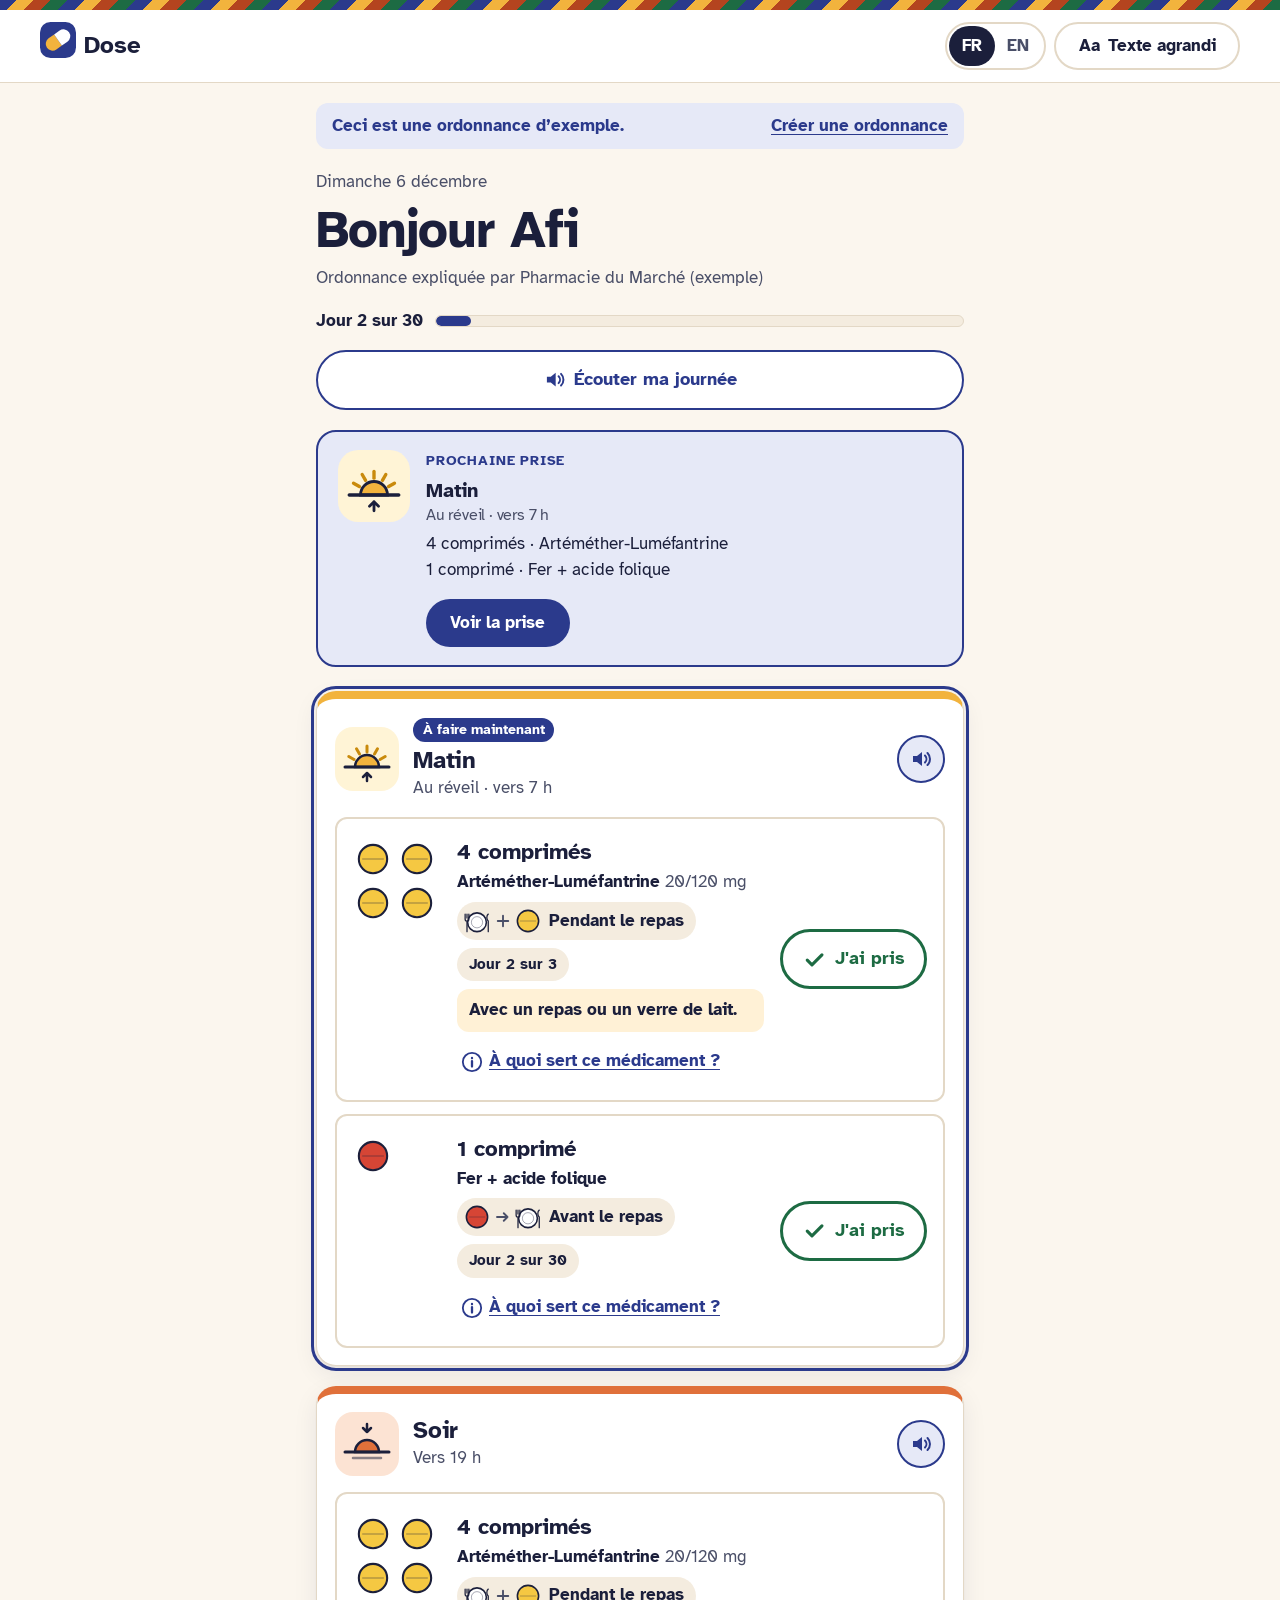
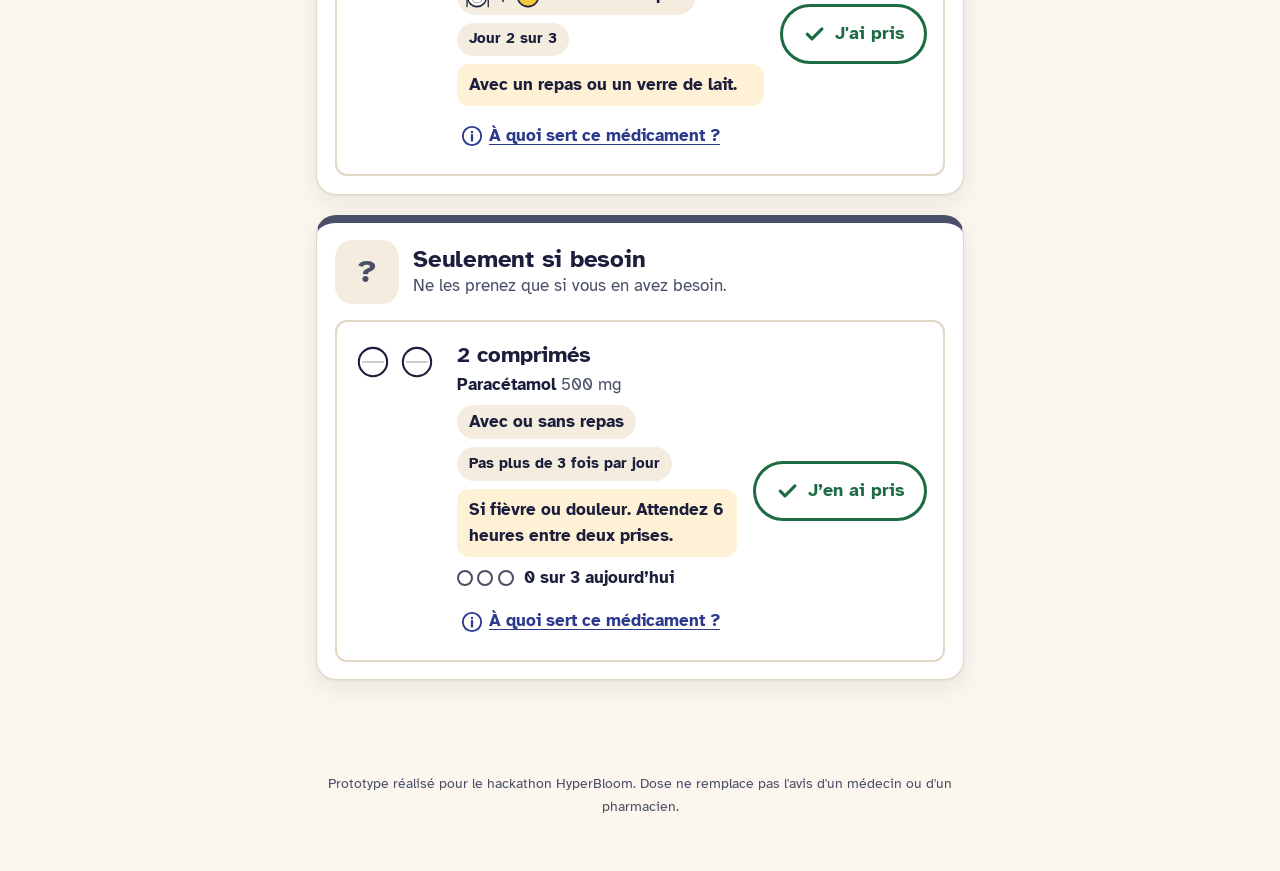
==== patient.html @ db3fd46d "Ajoute la vue patient et les fiches médicament - Écran du jour : prises par moment, quantité dessiné" ====
<!doctype html>
<html lang="fr">
<head>
  <meta charset="utf-8">
  <meta name="viewport" content="width=device-width, initial-scale=1">
  <meta name="theme-color" content="#FBF6EE">
  <title>Dose · Mon traitement</title>
  <meta name="description" content="Votre ordonnance expliquée : quoi prendre, quand, et combien.">
  <link rel="icon" href="assets/img/favicon.svg" type="image/svg+xml">
  <link rel="preconnect" href="https://fonts.googleapis.com">
  <link rel="preconnect" href="https://fonts.gstatic.com" crossorigin>
  <link href="https://fonts.googleapis.com/css2?family=Atkinson+Hyperlegible:ital,wght@0,400;0,700;1,400&display=swap" rel="stylesheet">
  <link rel="stylesheet" href="assets/css/dose.css">
</head>
<body class="patient">
  <a class="skip-link" href="#main" data-i18n="a11y.skip">Aller au contenu</a>
  <div class="kente" aria-hidden="true"></div>
  <header class="site-header">
    <a class="brand" href="index.html" data-i18n-attr="aria-label:a11y.home"><span data-logo></span><span>Dose</span></a>
    <div class="header-tools" role="group" data-i18n-attr="aria-label:a11y.prefs">
      <div class="segmented" role="group" data-i18n-attr="aria-label:a11y.lang">
        <button type="button" data-set-lang="fr" aria-pressed="true" lang="fr" aria-label="Français">FR</button>
        <button type="button" data-set-lang="en" aria-pressed="false" lang="en" aria-label="English">EN</button>
      </div>
      <button type="button" class="btn btn-ghost" data-action="bigtext" aria-pressed="false">
        <span aria-hidden="true">Aa</span> <span class="hide-sm" data-i18n="a11y.bigtext">Texte agrandi</span>
      </button>
    </div>
  </header>

  <main id="main" tabindex="-1">
    <div id="app"></div>
  </main>

  <footer class="patient-footer"><p data-i18n="disclaimer"></p></footer>

  <dialog id="fiche" class="sheet" aria-labelledby="fiche-title"></dialog>
  <div class="sr-only" aria-live="polite" id="live"></div>

  <script src="assets/js/core.js"></script>
  <script src="assets/js/catalog.js"></script>
  <script src="assets/js/patient.js"></script>
</body>
</html>
---- assets/css/dose.css ----
/* =========================================================
   Dose — design system
   Atkinson Hyperlegible · contrastes WCAG AA minimum
   ========================================================= */

:root {
  /* Surfaces */
  --bg: #FBF6EE;          /* crème, moins éblouissant que le blanc pur */
  --surface: #FFFFFF;
  --surface-2: #F4ECDF;
  --line: #E3D8C6;

  /* Texte */
  --ink: #1B1F3B;         /* 15.6:1 sur --bg */
  --ink-2: #4A4F68;       /* 7.3:1 sur --bg */

  /* Marque et états */
  --primary: #2B3A8C;     /* indigo, 10:1 sur blanc */
  --primary-hover: #222E70;
  --primary-soft: #E6E9F7;
  --accent: #B4441F;      /* terre cuite, 5.5:1 sur blanc */
  --success: #1D6B43;     /* 6.5:1 sur blanc */
  --success-soft: #E2F2E8;
  --warn: #7A4300;
  --warn-soft: #FFF1D6;
  --danger: #A12622;
  --danger-soft: #FCE6E4;

  /* Moments de la journée (décor uniquement, jamais porteurs de texte) */
  --morning: #F2B33D;
  --noon: #F5C842;
  --evening: #E0703A;
  --night: #2E3A7A;

  /* Forme */
  --radius: 20px;
  --radius-sm: 12px;
  --radius-pill: 999px;
  --shadow: 0 1px 2px rgba(27, 31, 59, .06), 0 8px 24px rgba(27, 31, 59, .08);
  --tap: 48px;            /* cible tactile minimale */

  --font: "Atkinson Hyperlegible", system-ui, -apple-system, "Segoe UI", Roboto, sans-serif;
  --hand: "Caveat", "Comic Sans MS", cursive;

  --kente: repeating-linear-gradient(135deg,
    var(--primary) 0 12px, var(--morning) 12px 24px,
    var(--accent) 24px 36px, var(--success) 36px 48px);
}

html.big-text { font-size: 125%; }

*, *::before, *::after { box-sizing: border-box; }

body {
  margin: 0;
  font-family: var(--font);
  font-size: 1.0625rem;
  line-height: 1.55;
  color: var(--ink);
  background: var(--bg);
  -webkit-font-smoothing: antialiased;
}

h1, h2, h3, h4 { line-height: 1.2; margin: 0 0 .5em; }
h1 { font-size: clamp(2rem, 5vw, 3.25rem); letter-spacing: -.02em; }
h2 { font-size: clamp(1.5rem, 3.2vw, 2rem); letter-spacing: -.01em; }
h3 { font-size: 1.25rem; }
p { margin: 0 0 1em; }
a { color: var(--primary); text-underline-offset: .2em; }
img, svg { max-width: 100%; }

:focus-visible {
  outline: 3px solid var(--ink);
  outline-offset: 3px;
  box-shadow: 0 0 0 7px var(--morning);
  border-radius: 6px;
}

.sr-only {
  position: absolute !important; width: 1px; height: 1px; padding: 0; margin: -1px;
  overflow: hidden; clip: rect(0 0 0 0); white-space: nowrap; border: 0;
}

.skip-link {
  position: absolute; left: 1rem; top: -4rem; z-index: 100;
  background: var(--ink); color: #fff; padding: .75rem 1rem; border-radius: var(--radius-sm);
}
.skip-link:focus { top: 1rem; }

.kente { height: 10px; background: var(--kente); }

/* ---------- En-tête ---------- */
.site-header {
  display: flex; align-items: center; justify-content: space-between; gap: 1rem;
  padding: .75rem clamp(1rem, 4vw, 2.5rem);
  background: var(--surface); border-bottom: 1px solid var(--line);
}
.brand {
  display: inline-flex; align-items: center; gap: .5rem;
  font-weight: 700; font-size: 1.5rem; color: var(--ink); text-decoration: none;
}
.brand svg { width: 36px; height: 36px; }
.header-tools { display: flex; align-items: center; gap: .5rem; flex-wrap: wrap; }

/* ---------- Boutons ---------- */
.btn {
  display: inline-flex; align-items: center; justify-content: center; gap: .5rem;
  min-height: var(--tap); padding: .7rem 1.4rem;
  font: inherit; font-weight: 700; line-height: 1.2; text-decoration: none;
  border-radius: var(--radius-pill); border: 2px solid transparent;
  cursor: pointer; transition: background-color .15s, transform .1s;
}
.btn:active { transform: translateY(1px); }
.btn[disabled] { opacity: .55; cursor: not-allowed; }
.btn-primary { background: var(--primary); color: #fff; }
.btn-primary:hover { background: var(--primary-hover); }
.btn-secondary { background: var(--surface); color: var(--primary); border-color: var(--primary); }
.btn-secondary:hover { background: var(--primary-soft); }
.btn-ghost { background: transparent; color: var(--ink); border-color: var(--line); }
.btn-ghost:hover { background: var(--surface-2); }
.btn-ghost[aria-pressed="true"] { background: var(--ink); color: #fff; border-color: var(--ink); }
.btn-lg { min-height: 60px; font-size: 1.125rem; padding: .9rem 1.6rem; }

/* Bouton « J'ai pris » */
.take {
  min-height: 60px; min-width: 9rem; padding: .7rem 1.2rem;
  font: inherit; font-weight: 700; font-size: 1.125rem;
  border-radius: var(--radius-pill); cursor: pointer;
  color: var(--success); background: var(--surface); border: 3px solid var(--success);
  display: inline-flex; align-items: center; justify-content: center; gap: .5rem;
}
.take:hover { background: var(--success-soft); }
.take[aria-pressed="true"] { background: var(--success); color: #fff; }
.take .check { width: 1.4em; height: 1.4em; }

/* Bouton écouter */
.listen {
  width: var(--tap); height: var(--tap); flex: none;
  display: inline-grid; place-items: center;
  border-radius: 50%; border: 2px solid var(--primary);
  background: var(--primary-soft); color: var(--primary); cursor: pointer;
}
.listen svg { width: 24px; height: 24px; }
.listen[aria-pressed="true"] { background: var(--primary); color: #fff; }

/* Segmenté FR / EN */
.segmented { display: inline-flex; border: 2px solid var(--line); border-radius: var(--radius-pill); padding: 2px; }
.segmented button {
  min-height: 40px; min-width: 44px; padding: 0 .8rem; font: inherit; font-weight: 700;
  border: 0; background: transparent; color: var(--ink-2); border-radius: var(--radius-pill); cursor: pointer;
}
.segmented button[aria-pressed="true"] { background: var(--ink); color: #fff; }

/* ---------- Cartes ---------- */
.card {
  background: var(--surface); border: 1px solid var(--line);
  border-radius: var(--radius); box-shadow: var(--shadow); padding: 1.25rem;
}

/* ---------- Pictogrammes ---------- */
.pill { display: block; flex: none; }
.pill-row { display: flex; flex-wrap: wrap; align-items: center; gap: .15rem; }
.pill-count {
  font-weight: 700; font-size: 1.25rem; margin-left: .35rem;
  background: var(--surface-2); border-radius: var(--radius-pill); padding: .1rem .6rem;
}

.moment-icon { display: block; flex: none; }

.meal-seq {
  display: inline-flex; align-items: center; gap: .35rem;
  background: var(--surface-2); border-radius: var(--radius-pill);
  padding: .25rem .75rem .25rem .35rem; font-weight: 700; color: var(--ink);
}
.meal-seq.no-seq { padding-left: .75rem; }
.meal-seq { max-width: 100%; }
.meal-seq .seq { display: inline-flex; align-items: center; gap: .1rem; }
.meal-seq svg { width: 30px; height: 30px; flex: none; }
.meal-seq .seq { flex: none; }
.meal-seq .arrow { width: 18px !important; height: 18px !important; color: var(--ink-2); }

/* Carte de prise (aperçu des composants) */
.dose {
  display: grid; grid-template-columns: auto 1fr auto; align-items: center; gap: 1rem;
  padding: 1rem; border-radius: var(--radius-sm); background: var(--surface);
  border: 2px solid var(--line);
}
.dose.is-taken { border-color: var(--success); background: var(--success-soft); }
.dose-qty { font-size: 1.375rem; font-weight: 700; margin: 0; }
.dose-name { margin: 0 0 .4rem; color: var(--ink-2); }
.dose-name strong { color: var(--ink); }
@media (max-width: 560px) {
  .dose { grid-template-columns: auto 1fr; gap: .75rem; }
  .dose > .take, .dose > .prn-actions { grid-column: 1 / -1; }
  .take { width: 100%; }
  .dose-visual { width: 72px; }
  .dose-visual .pill { width: 33px; height: 33px; }
}

.moment-head { display: flex; align-items: center; gap: .9rem; margin-bottom: 1rem; }
.moment-head h3 { margin: 0; font-size: 1.5rem; }
.moment-head p { margin: 0; color: var(--ink-2); }
.moment-head .listen { margin-left: auto; }

/* ---------- Mouvement ---------- */
@media (prefers-reduced-motion: reduce) {
  *, *::before, *::after { animation: none !important; transition: none !important; scroll-behavior: auto !important; }
}

/* =========================================================
   Guide de style
   ========================================================= */
.sg main { max-width: 1100px; margin: 0 auto; padding: 2rem clamp(1rem, 4vw, 2.5rem) 4rem; }
.sg section { margin-top: 3rem; }
.sg .lead { font-size: 1.2rem; color: var(--ink-2); max-width: 60ch; }
.sg .section-intro { color: var(--ink-2); max-width: 65ch; }
.sg-grid { display: grid; gap: 1rem; grid-template-columns: repeat(auto-fill, minmax(170px, 1fr)); }
.swatch { border-radius: var(--radius-sm); overflow: hidden; border: 1px solid var(--line); background: var(--surface); }
.swatch-color { height: 84px; display: flex; align-items: flex-end; padding: .5rem .75rem; font-weight: 700; }
.swatch-meta { padding: .6rem .75rem; font-size: .9rem; }
.swatch-meta code { font-size: .85rem; }
.badge-aa { display: inline-block; font-size: .75rem; font-weight: 700; padding: .05rem .45rem; border-radius: 6px; background: var(--success-soft); color: var(--success); }
.badge-deco { background: var(--surface-2); color: var(--ink-2); }
.type-specimen p { margin: .25rem 0 1rem; }
.type-specimen .label { font-size: .85rem; color: var(--ink-2); text-transform: uppercase; letter-spacing: .06em; font-weight: 700; }
.tile {
  background: var(--surface); border: 1px solid var(--line); border-radius: var(--radius-sm);
  padding: 1rem; display: flex; flex-direction: column; align-items: center; gap: .5rem; text-align: center;
}
.tile small { color: var(--ink-2); }
.row { display: flex; flex-wrap: wrap; gap: 1rem; align-items: center; }
.stack { display: grid; gap: 1rem; }
.do-dont { display: grid; gap: 1rem; grid-template-columns: repeat(auto-fit, minmax(260px, 1fr)); }
.do-dont .tile { align-items: flex-start; text-align: left; }
.tag-do { color: var(--success); font-weight: 700; }
.tag-dont { color: var(--danger); font-weight: 700; }
.sg footer { text-align: center; color: var(--ink-2); padding: 2rem 1rem; border-top: 1px solid var(--line); }

/* =========================================================
   Vue patient
   ========================================================= */
.patient main { max-width: 680px; margin: 0 auto; padding: 1.25rem 1rem 3rem; }
.patient main:focus { outline: none; }
.hide-sm { }
@media (max-width: 480px) { .hide-sm { display: none; } }

.icon-btn {
  width: var(--tap); height: var(--tap); flex: none; display: inline-grid; place-items: center;
  border-radius: 50%; border: 2px solid var(--line); background: var(--surface); color: var(--ink); cursor: pointer;
}
.icon-btn svg { width: 22px; height: 22px; }
.icon-btn:hover { background: var(--surface-2); }
.btn svg { width: 1.3em; height: 1.3em; flex: none; }

.demo-banner {
  display: flex; flex-wrap: wrap; gap: .25rem .75rem; align-items: center; justify-content: space-between;
  background: var(--primary-soft); color: var(--primary); border-radius: var(--radius-sm);
  padding: .6rem 1rem; font-weight: 700; margin-bottom: 1.25rem;
}

/* Bonjour */
.hello { margin-bottom: 1.25rem; }
.hello-date { color: var(--ink-2); margin: 0 0 .25rem; }
.hello-date::first-letter { text-transform: uppercase; }
.hello h1 { margin-bottom: .25rem; }
.hello-from { color: var(--ink-2); margin-bottom: 1rem; }
.day-progress { display: flex; align-items: center; gap: .75rem; margin-bottom: 1rem; font-weight: 700; }
.day-label { white-space: nowrap; }
.day-bar { flex: 1; height: 12px; background: var(--surface-2); border-radius: var(--radius-pill); overflow: hidden; border: 1px solid var(--line); }
.day-bar span { display: block; height: 100%; background: var(--primary); border-radius: var(--radius-pill); }
.hello-actions { display: flex; flex-wrap: wrap; gap: .75rem; }
.hello-actions .btn { flex: 1 1 240px; }

/* Statut du moment */
.status-stack { display: grid; gap: .75rem; margin-bottom: 1.5rem; }
.status {
  display: flex; gap: 1rem; align-items: flex-start;
  border-radius: var(--radius); padding: 1.1rem 1.25rem; border: 2px solid var(--line); background: var(--surface);
}
.status p { margin: 0 0 .5rem; }
.status p:last-child { margin-bottom: 0; }
.status-title { font-size: 1.25rem; font-weight: 700; margin: 0 0 .35rem; }
.status-kicker { font-weight: 700; color: var(--primary); text-transform: uppercase; letter-spacing: .06em; font-size: .85rem; }
.status-hint { display: block; font-size: 1rem; font-weight: 400; color: var(--ink-2); margin-top: .2rem; }
.status-next { border-color: var(--primary); background: var(--primary-soft); }
.status-next .btn { margin-top: .5rem; }
.status-warn { border-color: #C98A0C; background: var(--warn-soft); color: var(--warn); }
.status-warn .status-title { color: var(--ink); }
.status-done { border-color: var(--success); background: var(--success-soft); }
.status-done .status-title { color: var(--success); }
.status-done::before {
  content: ""; flex: none; width: 44px; height: 44px; border-radius: 50%;
  background: var(--success) url("data:image/svg+xml,%3Csvg xmlns='http://www.w3.org/2000/svg' viewBox='0 0 24 24'%3E%3Cpath d='M5 12.5l4.5 4.5L19 7.5' fill='none' stroke='white' stroke-width='3' stroke-linecap='round' stroke-linejoin='round'/%3E%3C/svg%3E") center / 60% no-repeat;
  animation: pop .4s ease-out;
}
@keyframes pop { 0% { transform: scale(.4); } 70% { transform: scale(1.15); } 100% { transform: scale(1); } }

/* Moments */
.moment {
  background: var(--surface); border: 1px solid var(--line); border-radius: var(--radius);
  box-shadow: var(--shadow); padding: 1.1rem; margin-bottom: 1.25rem;
  border-top: 8px solid var(--moment-color, var(--line));
  scroll-margin-top: 1rem;
}
.moment-morning { --moment-color: var(--morning); }
.moment-noon { --moment-color: var(--noon); }
.moment-evening { --moment-color: var(--evening); }
.moment-night { --moment-color: var(--night); }
.moment-prn { --moment-color: var(--ink-2); }
.moment.is-next { outline: 3px solid var(--primary); outline-offset: 2px; }
.moment-head h2 { margin: 0; font-size: 1.5rem; }
.now-badge {
  display: inline-block; margin: 0 0 .25rem !important; padding: .1rem .6rem; border-radius: var(--radius-pill);
  background: var(--primary); color: #fff !important; font-size: .85rem; font-weight: 700;
}
.prn-icon {
  width: 64px; height: 64px; flex: none; display: grid; place-items: center; border-radius: 18px;
  background: var(--surface-2); font-size: 2rem; font-weight: 700; color: var(--ink-2);
}

.doses { list-style: none; margin: 0; padding: 0; display: grid; gap: .75rem; }
.dose { align-items: start; }
.dose-visual { padding-top: .25rem; width: 88px; }
.dose-visual .pill-row { gap: 4px; }
.dose-visual .pill-row .pill-count { margin: .25rem 0 0; }
.dose-body { min-width: 0; }
.dose-meta { display: flex; flex-wrap: wrap; gap: .5rem; align-items: center; margin-bottom: .5rem; }
.dose-note { margin: 0 0 .5rem; padding: .5rem .75rem; background: var(--warn-soft); border-radius: var(--radius-sm); font-weight: 700; }
.dose > .take, .prn-actions { align-self: center; }
.dose.is-taken .dose-qty, .dose.is-taken .dose-name { opacity: .75; }

.chip {
  display: inline-flex; align-items: center; padding: .3rem .75rem; border-radius: var(--radius-pill);
  background: var(--surface-2); font-weight: 700; font-size: .95rem;
}
.chip-accent { background: var(--accent); color: #fff; }

.info-btn {
  display: inline-flex; align-items: center; gap: .4rem; min-height: 44px; padding: 0 .25rem;
  background: none; border: 0; font: inherit; font-weight: 700; color: var(--primary);
  text-decoration: underline; text-underline-offset: .2em; cursor: pointer; text-align: left;
}
.info-btn svg { width: 22px; height: 22px; flex: none; }

/* Si besoin */
.prn-actions { display: grid; gap: .5rem; }
.prn-count { display: flex; align-items: center; gap: .6rem; font-weight: 700; margin: 0 0 .5rem; }
.dots { display: inline-flex; gap: .3rem; }
.dot { width: 16px; height: 16px; border-radius: 50%; border: 2px solid var(--ink-2); }
.dot.on { background: var(--ink); border-color: var(--ink); }
.prn-limit { margin: 0 0 .5rem; padding: .5rem .75rem; border-radius: var(--radius-sm); background: var(--danger-soft); color: var(--danger); font-weight: 700; }

.call-card {
  display: flex; align-items: center; gap: 1rem; padding: 1rem 1.25rem; border-radius: var(--radius);
  background: var(--surface); border: 2px solid var(--primary); color: var(--ink); text-decoration: none;
}
.call-card svg { width: 32px; height: 32px; color: var(--primary); flex: none; }

.empty { text-align: center; color: var(--ink-2); padding: 3rem 1rem; }
.empty svg { margin: 0 auto 1rem; }

.patient-footer { max-width: 680px; margin: 0 auto; padding: 1.5rem 1rem 2.5rem; color: var(--ink-2); font-size: .9rem; text-align: center; }

/* Fiche médicament (boîte de dialogue) */
.sheet {
  width: min(640px, calc(100% - 1.5rem)); max-height: calc(100% - 1.5rem);
  border: 0; border-radius: var(--radius); padding: 1.25rem; color: var(--ink); background: var(--bg);
  box-shadow: 0 20px 60px rgba(27, 31, 59, .35);
}
.sheet::backdrop { background: rgba(27, 31, 59, .55); }
.sheet-head { display: flex; align-items: flex-start; gap: .9rem; margin-bottom: 1rem; }
.sheet-head > div { flex: 1; }
.sheet-head h2 { margin: 0; font-size: 1.5rem; }
.sheet-strength { font-weight: 400; color: var(--ink-2); font-size: 1.1rem; }
.sheet-for { margin: .25rem 0 0; font-weight: 700; color: var(--primary); }
.fiche { display: grid; gap: .75rem; margin-top: 1rem; }
.fiche-block { background: var(--surface); border: 1px solid var(--line); border-radius: var(--radius-sm); padding: .9rem 1rem; }
.fiche-block h3 { display: flex; align-items: center; gap: .5rem; font-size: 1.1rem; margin: 0 0 .4rem; }
.fiche-icon { font-size: 1.4rem; }
.fiche-block ul { margin: 0; padding-left: 1.25rem; }
.fiche-block li + li { margin-top: .3rem; }
.fiche-alert { background: var(--danger-soft); border-color: #E7B4B0; }
.fiche-alert h3 { color: var(--danger); }
.fiche-how { background: var(--success-soft); border-color: #B9DCC6; }
.sheet-source { margin: 1rem 0 0; font-size: .9rem; color: var(--ink-2); }

/* Aperçu intégré (vue pharmacien) */
.embed .site-header, .embed .kente, .embed .patient-footer, .embed .skip-link { display: none; }
.embed main { padding: 1rem .85rem 2rem; }
.embed .hello h1 { font-size: 2rem; }
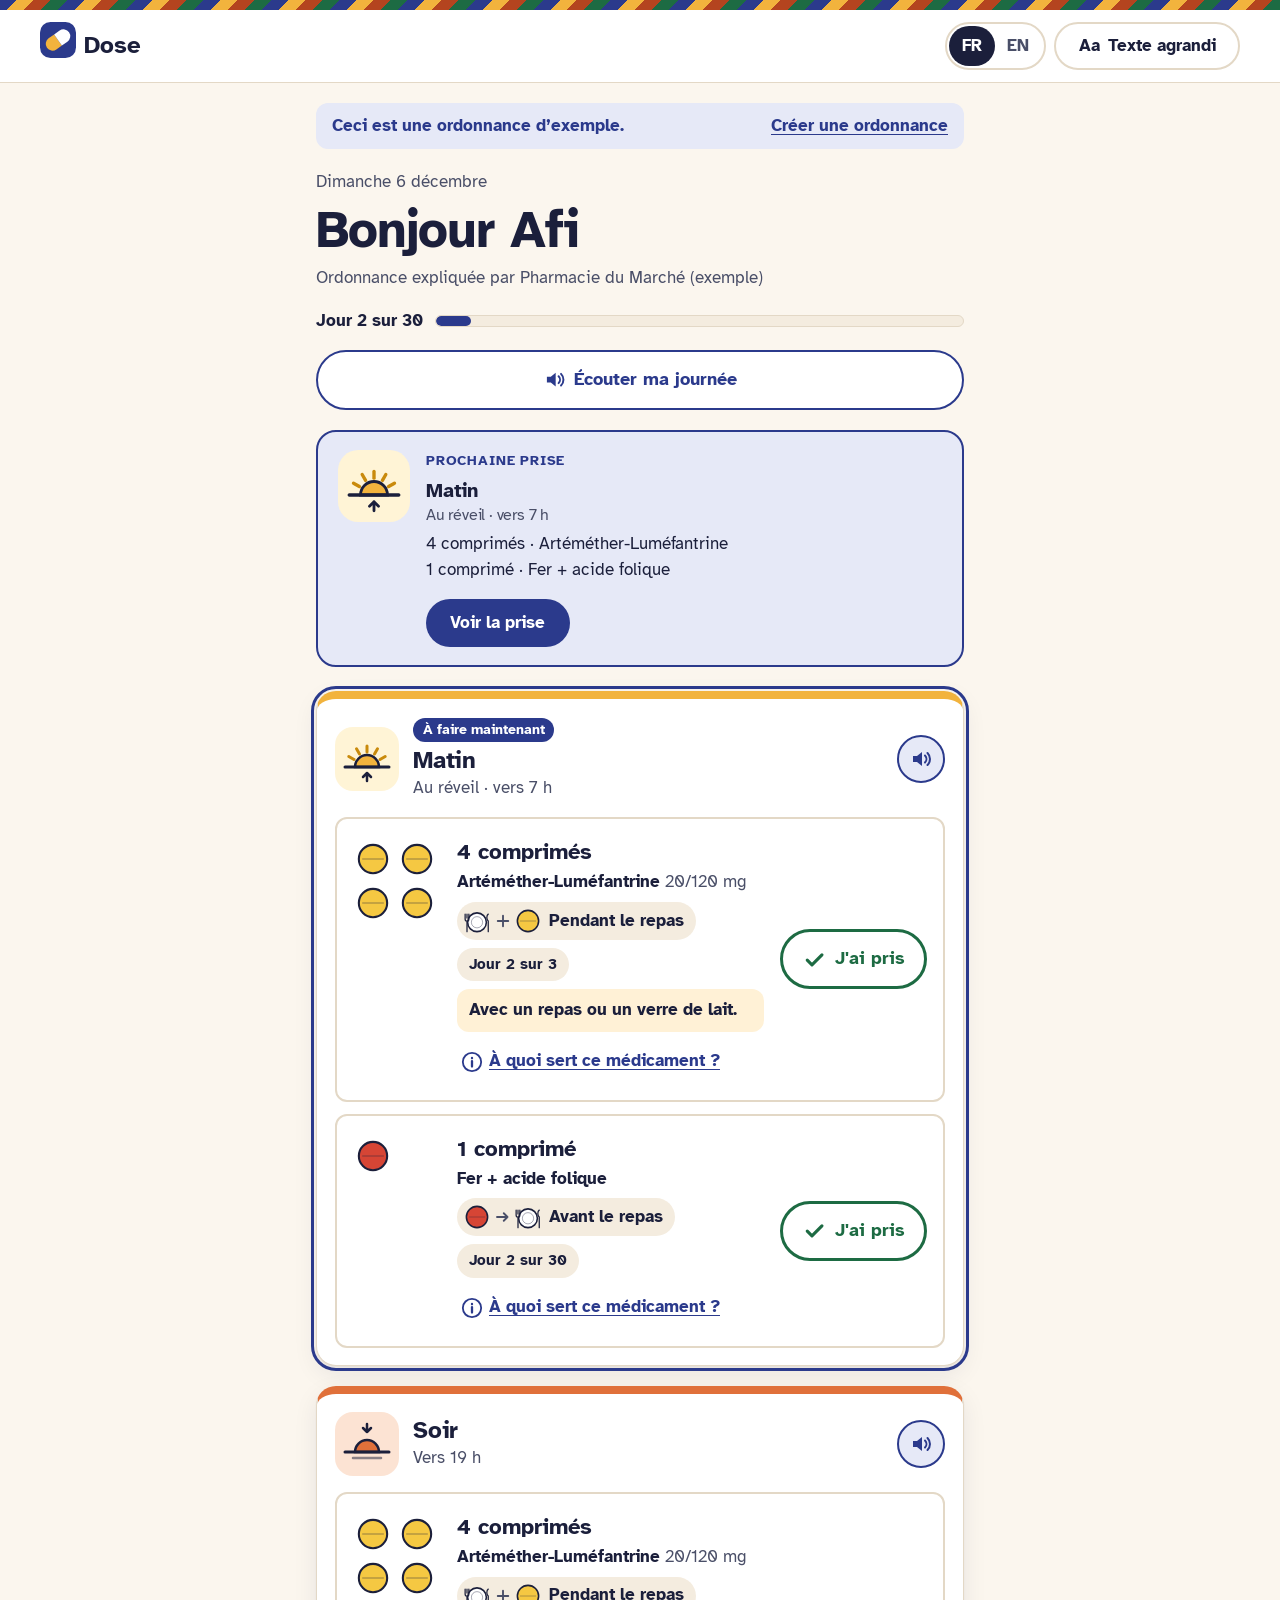
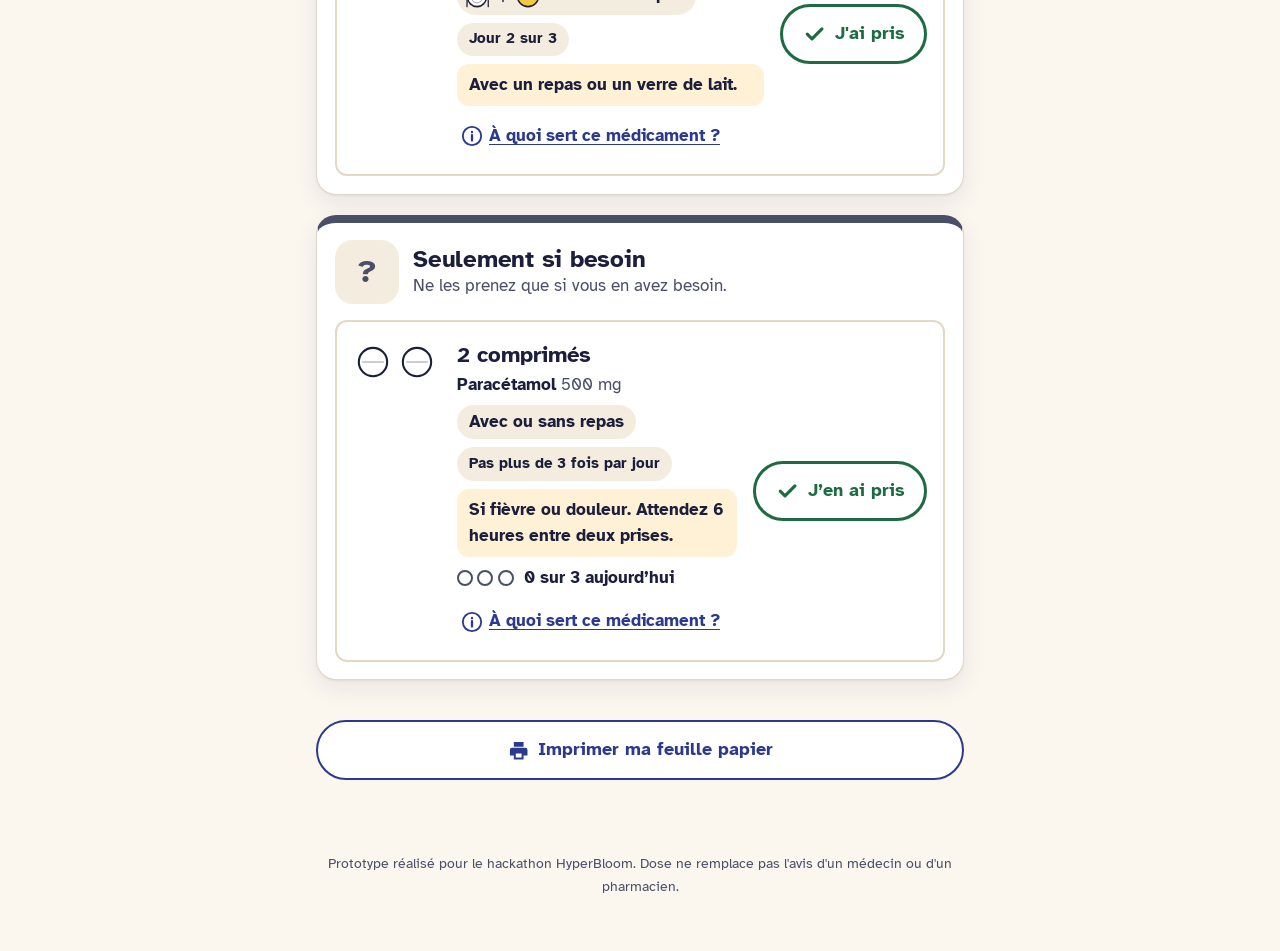
==== commit 03ed873c: "Ajoute la feuille papier et la page d'accueil - Feuille A4 paysage : calendrier par moment, une case" ====
--- a/patient.html
+++ b/patient.html
@@ -34,6 +34,8 @@
 
   <footer class="patient-footer"><p data-i18n="disclaimer"></p></footer>
 
+  <div id="print-sheet" class="print-only"></div>
+
   <dialog id="fiche" class="sheet" aria-labelledby="fiche-title"></dialog>
   <div class="sr-only" aria-live="polite" id="live"></div>
 
--- a/assets/css/dose.css
+++ b/assets/css/dose.css
@@ -75,6 +75,8 @@
   box-shadow: 0 0 0 7px var(--morning);
   border-radius: 6px;
 }
+
+[hidden] { display: none !important; }
 
 .sr-only {
   position: absolute !important; width: 1px; height: 1px; padding: 0; margin: -1px;
@@ -388,3 +390,356 @@
 .embed .site-header, .embed .kente, .embed .patient-footer, .embed .skip-link { display: none; }
 .embed main { padding: 1rem .85rem 2rem; }
 .embed .hello h1 { font-size: 2rem; }
+
+/* =========================================================
+   Vue pharmacien
+   ========================================================= */
+.brand-tag {
+  font-size: .8rem; font-weight: 700; text-transform: uppercase; letter-spacing: .06em;
+  background: var(--primary-soft); color: var(--primary); padding: .15rem .55rem; border-radius: var(--radius-pill);
+}
+.pharma-layout {
+  max-width: 1320px; margin: 0 auto; padding: 1.5rem clamp(1rem, 3vw, 2rem) 5rem;
+  display: grid; grid-template-columns: minmax(0, 1fr) 400px; gap: 2rem; align-items: start;
+}
+.pharma-layout:focus { outline: none; }
+.page-head { display: flex; flex-wrap: wrap; justify-content: space-between; gap: 1rem; align-items: flex-end; margin-bottom: 1.25rem; }
+.page-head h1 { font-size: clamp(1.75rem, 4vw, 2.5rem); margin-bottom: .25rem; }
+.page-head .lead { color: var(--ink-2); margin: 0; max-width: 55ch; }
+.page-head-actions { display: flex; flex-wrap: wrap; gap: .5rem; }
+
+.form-section { margin-bottom: 1.25rem; }
+.form-section h2 { display: flex; align-items: center; gap: .6rem; font-size: 1.35rem; margin-bottom: 1rem; }
+.step-num {
+  width: 34px; height: 34px; flex: none; display: inline-grid; place-items: center; border-radius: 50%;
+  background: var(--ink); color: #fff; font-size: 1rem;
+}
+.optional { font-size: .9rem; font-weight: 400; color: var(--ink-2); }
+.grid2 { display: grid; gap: 1rem; grid-template-columns: repeat(auto-fit, minmax(220px, 1fr)); }
+.grid3 { display: grid; gap: 1rem; grid-template-columns: repeat(auto-fit, minmax(190px, 1fr)); }
+
+/* Champs */
+.field { display: grid; gap: .35rem; margin-bottom: 1rem; align-content: start; }
+.field label, .field .label, .fs legend { font-weight: 700; }
+.field input, .field select, .field textarea {
+  font: inherit; color: var(--ink); background: var(--surface);
+  min-height: var(--tap); padding: .6rem .85rem; width: 100%;
+  border: 2px solid #B9AE9C; border-radius: var(--radius-sm);
+}
+.field textarea { resize: vertical; min-height: 4.5rem; }
+.field input:focus-visible, .field select:focus-visible, .field textarea:focus-visible { border-color: var(--primary); }
+.field [aria-invalid="true"] { border-color: var(--danger); background: var(--danger-soft); }
+.field-inline { grid-template-columns: 1fr 6rem; align-items: center; max-width: 26rem; margin: .5rem 0 0; }
+.field-error { margin: 0; color: var(--danger); font-weight: 700; }
+.field-error::before { content: "⚠ "; }
+.hint { color: var(--ink-2); margin: 0 0 .5rem; }
+.hint-small { font-size: .9rem; }
+.hint-strong { color: var(--ink); font-weight: 700; }
+.hint-voice { background: var(--warn-soft); color: var(--warn); padding: .6rem .85rem; border-radius: var(--radius-sm); font-weight: 700; }
+
+.fs { border: 0; padding: 0; margin: 0 0 1rem; min-width: 0; }
+.fs legend { padding: 0; margin-bottom: .5rem; }
+
+/* Ajout */
+.add-row { display: flex; gap: .75rem; align-items: flex-end; flex-wrap: wrap; }
+.add-field { flex: 1 1 260px; margin-bottom: 0; }
+.quick { display: flex; flex-wrap: wrap; align-items: center; gap: .5rem; margin: 1rem 0; }
+.quick-label { font-weight: 700; color: var(--ink-2); }
+.quick-list { display: flex; flex-wrap: wrap; gap: .5rem; }
+.quick-btn {
+  display: inline-flex; align-items: center; gap: .4rem; min-height: 44px; padding: .3rem .85rem .3rem .45rem;
+  font: inherit; font-weight: 700; background: var(--surface-2); color: var(--ink);
+  border: 2px solid transparent; border-radius: var(--radius-pill); cursor: pointer;
+}
+.quick-btn:hover { border-color: var(--primary); }
+.empty-meds { color: var(--ink-2); padding: 1.25rem; text-align: center; border: 2px dashed var(--line); border-radius: var(--radius-sm); margin: 0; }
+.empty-meds[hidden] { display: none; }
+
+/* Carte médicament */
+.med-list { list-style: none; margin: 0; padding: 0; display: grid; gap: 1rem; }
+.med-card { border: 2px solid var(--line); border-radius: var(--radius); padding: 1rem 1.1rem .25rem; background: var(--bg); }
+.med-head { display: flex; align-items: center; gap: .75rem; margin-bottom: 1rem; }
+.med-pill { min-width: 40px; }
+.med-summary { margin: -.5rem 0 1rem; color: var(--ink-2); font-weight: 700; }
+.med-card.is-collapsed { padding-bottom: 1rem; }
+.med-card.is-collapsed .med-summary { margin-bottom: 0; }
+.med-actions { display: flex; flex-wrap: wrap; gap: .4rem; }
+.btn-edit[aria-expanded="true"] { background: var(--ink); color: #fff; border-color: var(--ink); }
+.med-title { flex: 1; margin: 0; font-size: 1.15rem; display: grid; }
+.med-num { font-size: .8rem; text-transform: uppercase; letter-spacing: .06em; color: var(--ink-2); }
+.btn-sm { min-height: 40px; padding: .35rem .8rem; font-size: .95rem; }
+
+.tiles { display: flex; flex-wrap: wrap; gap: .5rem; }
+.tile-radio { position: relative; }
+.tile-radio input { position: absolute; opacity: 0; inset: 0; margin: 0; cursor: pointer; }
+.tile-face {
+  display: inline-flex; align-items: center; gap: .45rem; min-height: var(--tap); padding: .35rem .8rem .35rem .5rem;
+  border: 2px solid var(--line); border-radius: var(--radius-sm); background: var(--surface); font-weight: 700; cursor: pointer;
+}
+.tile-label { font-size: .95rem; }
+.tile-radio input:checked + .tile-face { border-color: var(--primary); background: var(--primary-soft); box-shadow: inset 0 0 0 1px var(--primary); }
+.tile-radio input:focus-visible + .tile-face { outline: 3px solid var(--ink); outline-offset: 3px; box-shadow: 0 0 0 7px var(--morning); }
+.tiles-meal .tile-face { padding: .25rem; background: var(--surface-2); }
+.tiles-meal .meal-seq { background: transparent; }
+
+.swatches { display: flex; flex-wrap: wrap; gap: .4rem; }
+.swatch-radio { position: relative; width: var(--tap); height: var(--tap); display: grid; place-items: center; }
+.swatch-radio input { position: absolute; opacity: 0; inset: 0; margin: 0; cursor: pointer; }
+.swatch-dot { width: 34px; height: 34px; border-radius: 50%; background: var(--c); border: 2px solid var(--ink); pointer-events: none; }
+.swatch-radio input:checked + .swatch-dot { box-shadow: 0 0 0 3px var(--bg), 0 0 0 6px var(--primary); }
+.swatch-radio input:checked + .swatch-dot::after {
+  content: ""; display: block; width: 100%; height: 100%;
+  background: url("data:image/svg+xml,%3Csvg xmlns='http://www.w3.org/2000/svg' viewBox='0 0 24 24'%3E%3Cpath d='M6 12.5l4 4L18 8' fill='none' stroke='%231B1F3B' stroke-width='3' stroke-linecap='round' stroke-linejoin='round'/%3E%3C/svg%3E") center / 60% no-repeat;
+}
+.swatch-radio input:focus-visible + .swatch-dot { outline: 3px solid var(--ink); outline-offset: 5px; }
+
+.stepper { display: inline-flex; align-items: center; gap: .5rem; }
+.stepper .icon-btn { font-size: 1.5rem; font-weight: 700; border-color: var(--primary); color: var(--primary); }
+.stepper output { min-width: 8.5rem; text-align: center; font-weight: 700; font-size: 1.1rem; }
+
+.moment-toggles { display: grid; grid-template-columns: repeat(4, minmax(0, 1fr)); gap: .5rem; margin-bottom: .75rem; }
+.moment-toggles[hidden] { display: none; }
+.moment-toggle {
+  display: grid; justify-items: center; gap: .25rem; padding: .5rem .25rem; min-height: 84px;
+  font: inherit; font-weight: 700; color: var(--ink); background: var(--surface);
+  border: 2px solid var(--line); border-radius: var(--radius-sm); cursor: pointer; position: relative;
+}
+.moment-toggle[aria-pressed="true"] { border-color: var(--primary); background: var(--primary-soft); box-shadow: inset 0 0 0 1px var(--primary); }
+.moment-toggle[aria-pressed="true"]::after {
+  content: ""; position: absolute; top: 6px; right: 6px; width: 20px; height: 20px; border-radius: 50%;
+  background: var(--primary) url("data:image/svg+xml,%3Csvg xmlns='http://www.w3.org/2000/svg' viewBox='0 0 24 24'%3E%3Cpath d='M6 12.5l4 4L18 8' fill='none' stroke='white' stroke-width='3.5' stroke-linecap='round' stroke-linejoin='round'/%3E%3C/svg%3E") center / 70% no-repeat;
+}
+@media (max-width: 420px) { .moment-toggles { grid-template-columns: repeat(2, minmax(0, 1fr)); } }
+
+.check-row { display: flex; align-items: center; gap: .6rem; min-height: var(--tap); font-weight: 700; cursor: pointer; }
+.check-row input { width: 24px; height: 24px; accent-color: var(--primary); flex: none; }
+.check-row svg { width: 20px; height: 20px; vertical-align: -4px; color: var(--primary); }
+.fiche-opts { border-top: 1px dashed var(--line); padding-top: .5rem; margin-bottom: .75rem; }
+
+/* Voix */
+.voice { display: flex; flex-wrap: wrap; align-items: center; gap: .75rem; margin-bottom: .5rem; }
+.voice audio { max-width: 100%; }
+.btn-rec { background: var(--surface); color: var(--danger); border-color: var(--danger); }
+.btn-rec:hover { background: var(--danger-soft); }
+.btn-rec.is-recording { background: var(--danger); color: #fff; }
+.rec-dot { width: 14px; height: 14px; border-radius: 50%; background: currentColor; }
+.is-recording .rec-dot { animation: blink 1s infinite; }
+@keyframes blink { 50% { opacity: .2; } }
+.rec-bar { flex: 1 1 160px; height: 10px; background: var(--surface-2); border-radius: var(--radius-pill); overflow: hidden; }
+.rec-bar span { display: block; height: 100%; background: var(--danger); }
+
+/* Erreurs */
+.error-summary {
+  border: 3px solid var(--danger); background: var(--danger-soft); border-radius: var(--radius-sm);
+  padding: 1rem 1.25rem; margin-bottom: 1.25rem;
+}
+.error-summary p { margin: 0 0 .5rem; color: var(--danger); }
+.error-summary ul { margin: 0; padding-left: 1.25rem; }
+.error-summary a { color: var(--danger); font-weight: 700; }
+
+.generate-row { display: grid; gap: .5rem; justify-items: start; margin: 1.5rem 0; }
+
+/* Résultat */
+.result { border: 3px solid var(--success); scroll-margin-top: 1rem; }
+.result:focus { outline: none; }
+.result.is-stale { border-color: #C98A0C; }
+.result-head { display: flex; align-items: center; gap: 1rem; margin-bottom: 1rem; }
+.result-head h2 { margin: 0; }
+.result-check { width: 52px; height: 52px; flex: none; border-radius: 50%; background: var(--success); color: #fff; display: grid; place-items: center; }
+.result-check svg { width: 30px; height: 30px; }
+.result-time { margin: 0; color: var(--success); font-weight: 700; }
+.result.is-stale .result-check { background: #C98A0C; }
+.stale-note { background: var(--warn-soft); color: var(--warn); font-weight: 700; padding: .6rem .85rem; border-radius: var(--radius-sm); }
+.result-body { display: grid; grid-template-columns: auto 1fr; gap: 1.5rem; align-items: start; }
+@media (max-width: 640px) { .result-body { grid-template-columns: 1fr; } }
+.qr { margin: 0; text-align: center; max-width: 260px; }
+.qr-code { background: #fff; padding: .5rem; border-radius: var(--radius-sm); border: 1px solid var(--line); }
+.qr-code svg { width: 100%; height: auto; display: block; }
+.qr figcaption { color: var(--ink-2); font-size: .9rem; margin-top: .5rem; }
+.share { display: grid; gap: .6rem; }
+.share .field { margin: 0; }
+.share input { font-size: .85rem; }
+.btn-whatsapp { background: #0F7B3D; color: #fff; }
+.btn-whatsapp:hover { background: #0B6332; }
+
+/* Aperçu */
+.preview { position: sticky; top: 1rem; }
+.preview-head { display: flex; align-items: center; justify-content: space-between; margin-bottom: .75rem; }
+.preview-head h2 { font-size: 1.1rem; margin: 0; text-transform: uppercase; letter-spacing: .06em; color: var(--ink-2); }
+.preview-close { display: none; }
+.phone {
+  width: 100%; max-width: 390px; aspect-ratio: 9 / 18.5; max-height: calc(100vh - 6rem);
+  border: 12px solid var(--ink); border-radius: 46px; overflow: hidden; background: var(--bg);
+  box-shadow: var(--shadow); margin: 0 auto;
+}
+.phone iframe { width: 100%; height: 100%; border: 0; display: block; }
+.preview-fab { display: none; }
+
+@media (max-width: 1000px) {
+  .pharma-layout { grid-template-columns: 1fr; }
+  .preview {
+    display: none; position: fixed; inset: 0; z-index: 50; padding: 1rem;
+    background: rgba(27, 31, 59, .92); overflow: auto;
+  }
+  .preview.is-open { display: block; }
+  .preview-head h2 { color: #fff; }
+  .preview-close { display: inline-grid; }
+  .phone { max-height: calc(100vh - 6rem); }
+  .preview-fab {
+    display: inline-flex; position: fixed; right: 1rem; bottom: 1rem; z-index: 40;
+    box-shadow: 0 6px 20px rgba(27, 31, 59, .3);
+  }
+}
+
+/* =========================================================
+   Feuille papier
+   ========================================================= */
+.print-btn { width: 100%; margin-top: 1.25rem; }
+.print-only { display: none; }
+
+@media print {
+  @page { size: A4 landscape; margin: 9mm; }
+  html, body { background: #fff !important; font-size: 10.5pt; }
+  body > *:not(#print-sheet) { display: none !important; }
+  #print-sheet { display: block !important; color: #000; }
+  * { -webkit-print-color-adjust: exact; print-color-adjust: exact; }
+}
+.ps-page { page-break-after: always; break-after: page; }
+.ps-page:last-child { page-break-after: auto; break-after: auto; }
+.ps-head { display: flex; align-items: center; gap: 6mm; border-bottom: 2px solid #1B1F3B; padding-bottom: 3mm; margin-bottom: 3mm; }
+.ps-brand { display: flex; align-items: center; gap: 2mm; font-weight: 700; font-size: 14pt; }
+.ps-brand svg { width: 9mm; height: 9mm; }
+.ps-head h1 { font-size: 16pt; margin: 0; flex: 1; }
+.ps-meta { display: flex; gap: 6mm; margin: 0; }
+.ps-meta dt { font-size: 8pt; text-transform: uppercase; letter-spacing: .05em; color: #4A4F68; }
+.ps-meta dd { margin: 0; font-weight: 700; }
+.ps-howto { display: flex; align-items: center; gap: 2mm; margin: 0 0 3mm; font-weight: 700; }
+.ps-na-key { display: inline-block; width: 5mm; height: 5mm; margin-left: 4mm; background: repeating-linear-gradient(135deg, #ddd 0 1.5px, #fff 1.5px 4px); border: 1px solid #bbb; }
+.ps-table { width: 100%; border-collapse: collapse; table-layout: fixed; }
+.ps-table th, .ps-table td { border: 1px solid #9A9384; padding: 1mm; text-align: center; vertical-align: middle; }
+.ps-table thead th { font-size: 9pt; background: #F4ECDF; }
+.ps-table thead small { font-weight: 400; }
+.ps-medcol { width: 78mm; }
+.ps-med { text-align: left !important; font-weight: 400; display: table-cell; }
+.ps-med .ps-pills { display: inline-block; vertical-align: middle; width: 16mm; }
+.ps-med .ps-pills .pill-row { gap: 1px; }
+.ps-med .ps-text { display: inline-block; vertical-align: middle; width: calc(100% - 18mm); font-size: 9.5pt; line-height: 1.3; }
+.ps-med .meal-seq { padding: 0 2mm 0 0; font-size: 8.5pt; background: none; }
+.ps-med .meal-seq svg { width: 5mm; height: 5mm; }
+.ps-med .meal-seq .arrow { width: 3mm !important; height: 3mm !important; }
+.ps-moment th { text-align: left; font-size: 11pt; background: #FBF6EE; }
+.ps-moment th > * { vertical-align: middle; }
+.ps-moment svg { display: inline-block; width: 8mm; height: 8mm; margin-right: 2mm; }
+.ps-moment small { font-weight: 400; color: #4A4F68; margin-left: 2mm; }
+.ps-q { display: inline-grid; place-items: center; width: 8mm; height: 8mm; border-radius: 2mm; background: #F4ECDF; margin-right: 2mm; }
+.box { display: inline-block; width: 6mm; height: 6mm; border: 1.5px solid #1B1F3B; border-radius: 1mm; background: #fff; }
+.box.sm { width: 3.6mm; height: 3.6mm; margin: .3mm; }
+.ps-table td.na { background: repeating-linear-gradient(135deg, #ddd 0 1.5px, #fff 1.5px 4px); }
+.ps-table td.multi { line-height: 0; }
+.ps-note td { text-align: left; font-size: 8.5pt; color: #4A4F68; border-top: 0; }
+.ps-more, .ps-advice { margin: 2mm 0 0; font-size: 9.5pt; }
+.ps-more { font-weight: 700; }
+.ps-foot { margin-top: 3mm; font-size: 8pt; color: #4A4F68; }
+.ps-back h2 { font-size: 15pt; margin: 0 0 4mm; }
+.ps-fiches { display: grid; grid-template-columns: 1fr 1fr; gap: 4mm; }
+.ps-fiche { border: 1px solid #9A9384; border-radius: 3mm; padding: 3mm 4mm; break-inside: avoid; }
+.ps-fiche h3 { font-size: 11.5pt; margin: 0 0 2mm; display: flex; align-items: center; gap: 2mm; flex-wrap: wrap; }
+.ps-fiche h3 small { font-weight: 400; color: #2B3A8C; }
+.ps-fiche p { margin: 0 0 1.5mm; font-size: 9.5pt; line-height: 1.35; }
+.ps-f-alert { background: #FCE6E4; padding: 1.5mm 2mm; border-radius: 2mm; }
+
+/* =========================================================
+   Page d'accueil
+   ========================================================= */
+.landing main:focus { outline: none; }
+.hero {
+  max-width: 1200px; margin: 0 auto; padding: clamp(2rem, 6vw, 4.5rem) clamp(1rem, 4vw, 2.5rem);
+  display: grid; grid-template-columns: minmax(0, 1fr) minmax(0, 1.1fr); gap: clamp(2rem, 4vw, 4rem); align-items: center;
+}
+@media (max-width: 900px) { .hero { grid-template-columns: 1fr; } }
+.eyebrow { font-weight: 700; color: var(--accent); text-transform: uppercase; letter-spacing: .08em; font-size: .9rem; margin-bottom: .75rem; }
+.hero h1 { font-size: clamp(2.4rem, 6vw, 4rem); line-height: 1.05; letter-spacing: -.03em; margin-bottom: 1rem; }
+.hero-lead { font-size: clamp(1.1rem, 2vw, 1.3rem); color: var(--ink-2); max-width: 34ch; }
+.cta-row { display: flex; flex-wrap: wrap; gap: .75rem; margin-top: 1.5rem; }
+
+.before-after { display: grid; grid-template-columns: 1fr auto 1fr; align-items: center; gap: 1rem; }
+@media (max-width: 560px) {
+  .before-after { grid-template-columns: 1fr; }
+  .ba-arrow { transform: rotate(90deg); justify-self: center; }
+}
+.ba { margin: 0; display: grid; gap: .6rem; }
+.ba figcaption { font-size: .95rem; color: var(--ink-2); }
+.ba-tag { display: inline-block; font-weight: 700; padding: .1rem .6rem; border-radius: var(--radius-pill); margin-right: .25rem; }
+.ba-tag-before { background: var(--danger-soft); color: var(--danger); }
+.ba-tag-after { background: var(--success-soft); color: var(--success); }
+.ba-arrow { font-size: 2.5rem; font-weight: 700; color: var(--ink-2); }
+
+.scrawl {
+  background: #FFFDF7; border: 1px solid var(--line); border-radius: 6px; padding: 1.25rem 1.1rem;
+  box-shadow: var(--shadow); transform: rotate(-2deg);
+  background-image: repeating-linear-gradient(#FFFDF7 0 31px, #E6E9F7 31px 32px);
+}
+.hand { font-family: var(--hand); font-size: 1.55rem; line-height: 32px; color: #2B3A8C; margin: 0; display: grid; }
+.hand span:nth-child(2) { transform: rotate(1deg); }
+.hand span:nth-child(3) { transform: rotate(-1.5deg); letter-spacing: -.02em; }
+.hand .sig { justify-self: end; transform: rotate(-6deg); font-size: 1.8rem; }
+
+.mini-phone {
+  background: var(--bg); border: 10px solid var(--ink); border-radius: 34px; padding: 1rem .85rem;
+  box-shadow: var(--shadow); display: grid; gap: .75rem;
+}
+.mini-moment { display: flex; align-items: center; gap: .6rem; }
+.mini-moment > div { flex: 1; }
+.mini-title { font-weight: 700; font-size: 1.25rem; margin: 0; }
+.mini-hint { margin: 0; color: var(--ink-2); font-size: .9rem; }
+.mini-listen { width: 40px; height: 40px; }
+.mini-listen svg { width: 20px; height: 20px; }
+.mini-dose { background: var(--surface); border: 2px solid var(--line); border-radius: var(--radius-sm); padding: .75rem; display: grid; gap: .5rem; justify-items: start; }
+.mini-qty { font-weight: 700; font-size: 1.2rem; margin: 0; }
+.mini-take { min-height: 48px; min-width: 0; width: 100%; font-size: 1rem; pointer-events: none; }
+.mini-dose .meal-seq { font-size: .9rem; }
+
+.band { padding: clamp(2.5rem, 6vw, 4.5rem) clamp(1rem, 4vw, 2.5rem); }
+.band-alt { background: var(--surface); border-block: 1px solid var(--line); }
+.band-inner { max-width: 1200px; margin: 0 auto; }
+.band h2 { max-width: 28ch; margin-bottom: 2rem; }
+.cards3 { display: grid; gap: 1.25rem; grid-template-columns: repeat(auto-fit, minmax(300px, 1fr)); }
+.feature { background: var(--surface); border: 1px solid var(--line); border-radius: var(--radius); padding: 1.4rem; }
+.band-alt .feature { background: var(--bg); }
+.feature h3 { margin: .6rem 0 .4rem; }
+.feature p { color: var(--ink-2); margin: 0; }
+.feature-icon { font-size: 1.8rem; }
+
+.steps { list-style: none; margin: 0; padding: 0; display: grid; gap: 1.25rem; grid-template-columns: repeat(auto-fit, minmax(260px, 1fr)); counter-reset: none; }
+.step { position: relative; background: var(--bg); border: 1px solid var(--line); border-radius: var(--radius); padding: 1.4rem; }
+.step-badge {
+  position: absolute; top: -16px; left: 1.4rem; width: 36px; height: 36px; border-radius: 50%;
+  background: var(--primary); color: #fff; font-weight: 700; display: grid; place-items: center;
+}
+.step-visual {
+  min-height: 110px; display: flex; flex-wrap: wrap; align-items: center; gap: .5rem; padding: .75rem;
+  background: var(--surface); border-radius: var(--radius-sm); border: 1px dashed var(--line); margin: .5rem 0 1rem;
+}
+.step-visual .chip svg { margin-right: .3rem; }
+.step-moments { display: inline-flex; gap: .3rem; }
+.chip-timer { background: var(--success-soft); color: var(--success); }
+.step-channels span {
+  padding: .5rem .8rem; border-radius: var(--radius-sm); background: var(--surface-2); font-weight: 700;
+}
+.step-channels span:nth-child(2) { background: #0F7B3D; color: #fff; }
+.step p { color: var(--ink-2); margin: 0; }
+.step .mini-take { width: auto; }
+
+.band-cta { background: var(--ink); color: #fff; }
+.band-cta h2 { color: #fff; margin-bottom: .5rem; }
+.band-cta p { color: #D9DBE8; font-size: 1.15rem; }
+.band-cta .btn-secondary { background: transparent; color: #fff; border-color: #fff; }
+.band-cta .btn-secondary:hover { background: rgba(255, 255, 255, .1); }
+.band-cta .btn-ghost { color: #fff; border-color: rgba(255, 255, 255, .4); }
+.band-cta .btn-ghost:hover { background: rgba(255, 255, 255, .1); }
+.band-cta .btn-primary { background: var(--morning); color: var(--ink); }
+.band-cta .btn-primary:hover { background: #F5C55E; }
+.band-cta :focus-visible { outline-color: #fff; }
+
+.landing-footer { text-align: center; padding: 2rem 1rem 3rem; color: var(--ink-2); font-size: .9rem; }
+.landing-footer p { margin: 0 0 .35rem; }
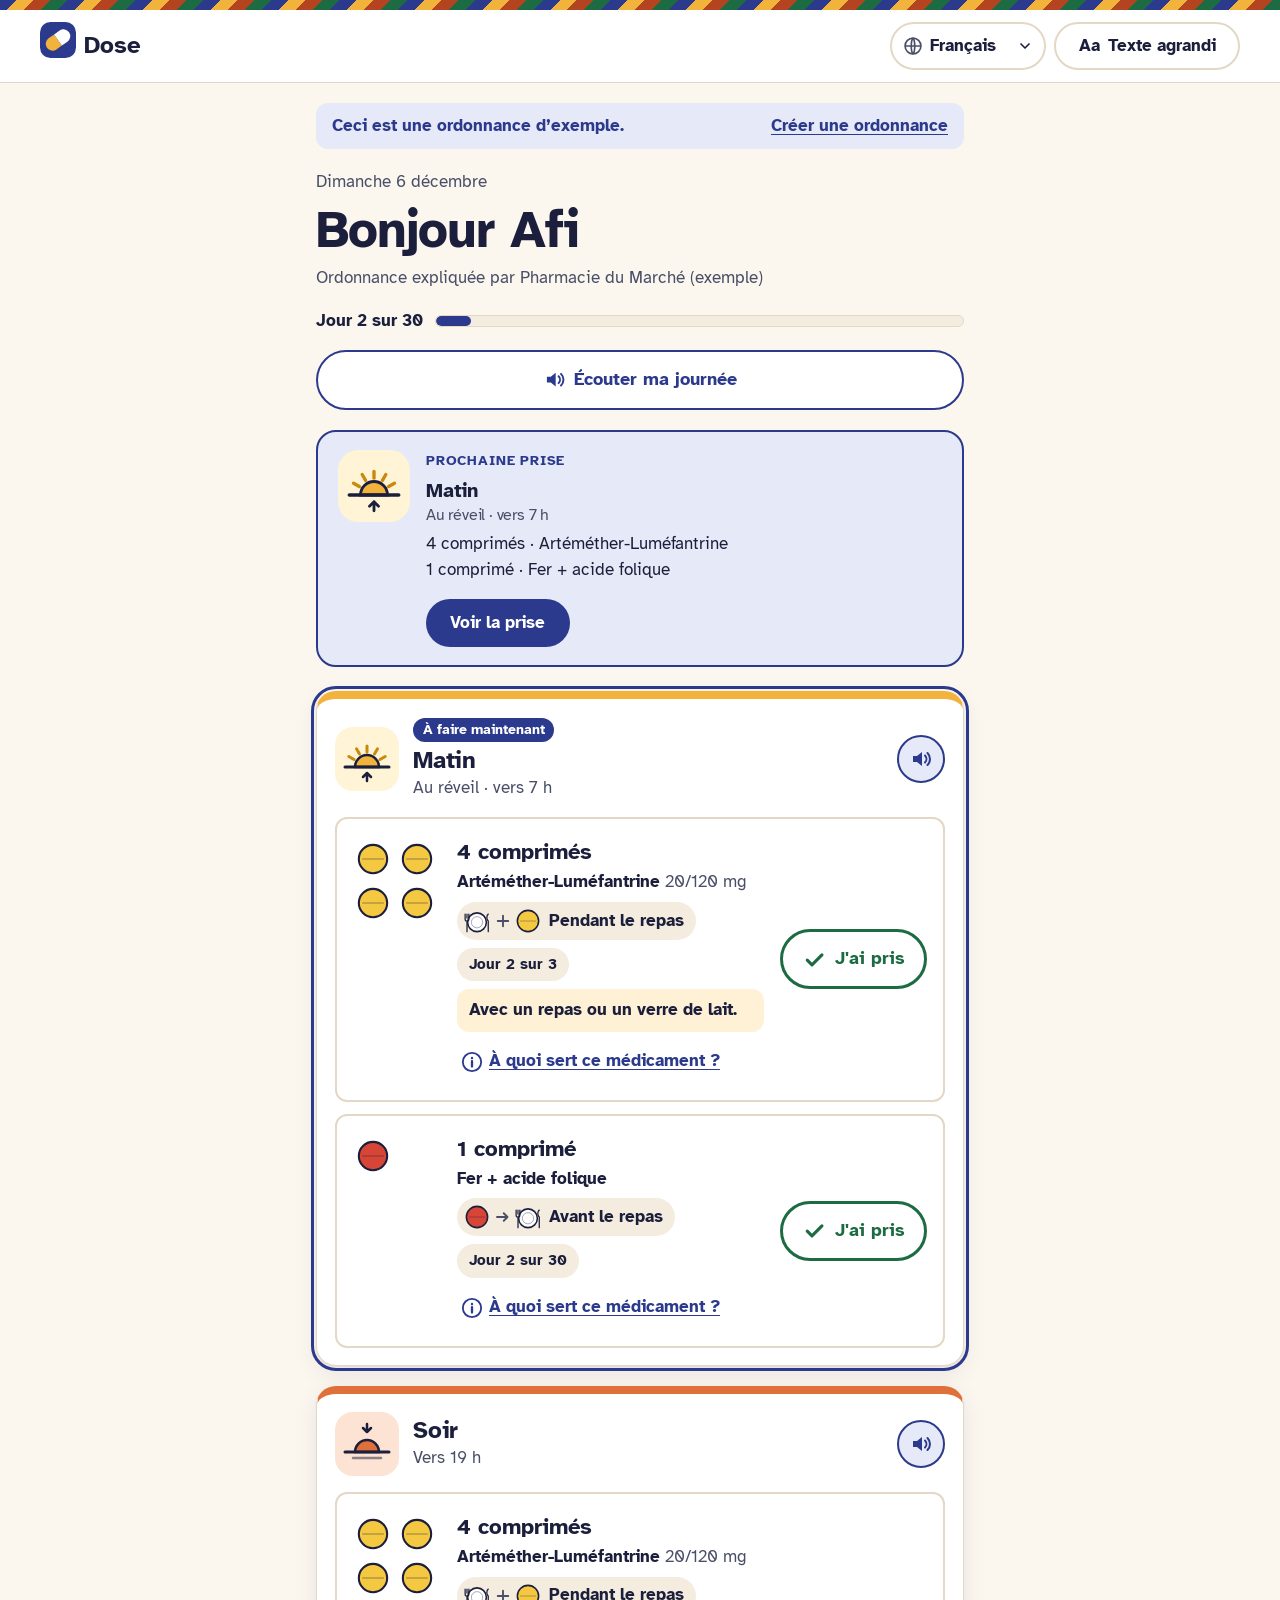
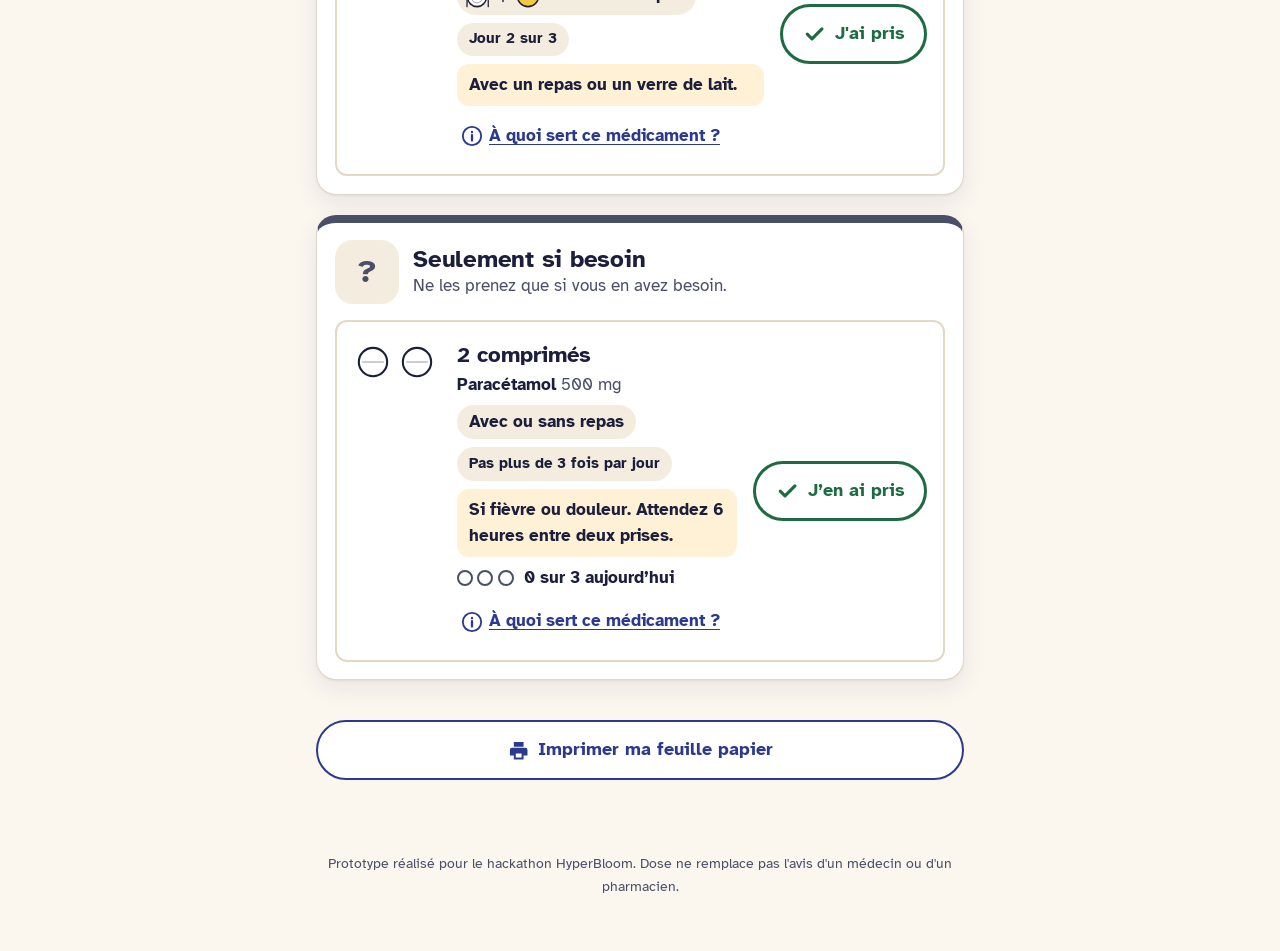
==== commit 71b1cca0: "Ajoute l'espagnol, le portugais et l'italien - Sélecteur de langue à 5 langues sur toutes les pages " ====
--- a/patient.html
+++ b/patient.html
@@ -18,10 +18,11 @@
   <header class="site-header">
     <a class="brand" href="index.html" data-i18n-attr="aria-label:a11y.home"><span data-logo></span><span>Dose</span></a>
     <div class="header-tools" role="group" data-i18n-attr="aria-label:a11y.prefs">
-      <div class="segmented" role="group" data-i18n-attr="aria-label:a11y.lang">
-        <button type="button" data-set-lang="fr" aria-pressed="true" lang="fr" aria-label="Français">FR</button>
-        <button type="button" data-set-lang="en" aria-pressed="false" lang="en" aria-label="English">EN</button>
-      </div>
+      <label class="lang-select">
+        <span class="sr-only" data-i18n="a11y.lang">Langue</span>
+        <span class="lang-globe" data-globe aria-hidden="true"></span>
+        <select data-lang-select></select>
+      </label>
       <button type="button" class="btn btn-ghost" data-action="bigtext" aria-pressed="false">
         <span aria-hidden="true">Aa</span> <span class="hide-sm" data-i18n="a11y.bigtext">Texte agrandi</span>
       </button>
@@ -41,6 +42,9 @@
 
   <script src="assets/js/core.js"></script>
   <script src="assets/js/catalog.js"></script>
+  <script src="assets/js/lang-es.js"></script>
+  <script src="assets/js/lang-pt.js"></script>
+  <script src="assets/js/lang-it.js"></script>
   <script src="assets/js/patient.js"></script>
 </body>
 </html>
--- a/assets/css/dose.css
+++ b/assets/css/dose.css
@@ -145,7 +145,24 @@
 .listen svg { width: 24px; height: 24px; }
 .listen[aria-pressed="true"] { background: var(--primary); color: #fff; }
 
-/* Segmenté FR / EN */
+/* Sélecteur de langue */
+.lang-select {
+  position: relative; display: inline-flex; align-items: center;
+  border: 2px solid var(--line); border-radius: var(--radius-pill); background: var(--surface);
+}
+.lang-select:focus-within { outline: 3px solid var(--ink); outline-offset: 3px; box-shadow: 0 0 0 7px var(--morning); }
+.lang-globe { position: absolute; left: .7rem; display: grid; pointer-events: none; color: var(--ink-2); }
+.lang-globe svg { width: 20px; height: 20px; }
+.lang-select select {
+  appearance: none; -webkit-appearance: none; font: inherit; font-weight: 700; color: var(--ink);
+  min-height: 44px; padding: 0 2rem 0 2.4rem; border: 0; background: transparent; border-radius: var(--radius-pill); cursor: pointer;
+  background-image: url("data:image/svg+xml,%3Csvg xmlns='http://www.w3.org/2000/svg' viewBox='0 0 24 24'%3E%3Cpath d='M6 9l6 6 6-6' fill='none' stroke='%231B1F3B' stroke-width='2.5' stroke-linecap='round' stroke-linejoin='round'/%3E%3C/svg%3E");
+  background-repeat: no-repeat; background-position: right .7rem center; background-size: 16px;
+}
+.lang-select select:focus-visible { outline: none; box-shadow: none; }
+.hint-voice.hint-info { background: var(--primary-soft); color: var(--primary); }
+
+/* Segmenté */
 .segmented { display: inline-flex; border: 2px solid var(--line); border-radius: var(--radius-pill); padding: 2px; }
 .segmented button {
   min-height: 40px; min-width: 44px; padding: 0 .8rem; font: inherit; font-weight: 700;
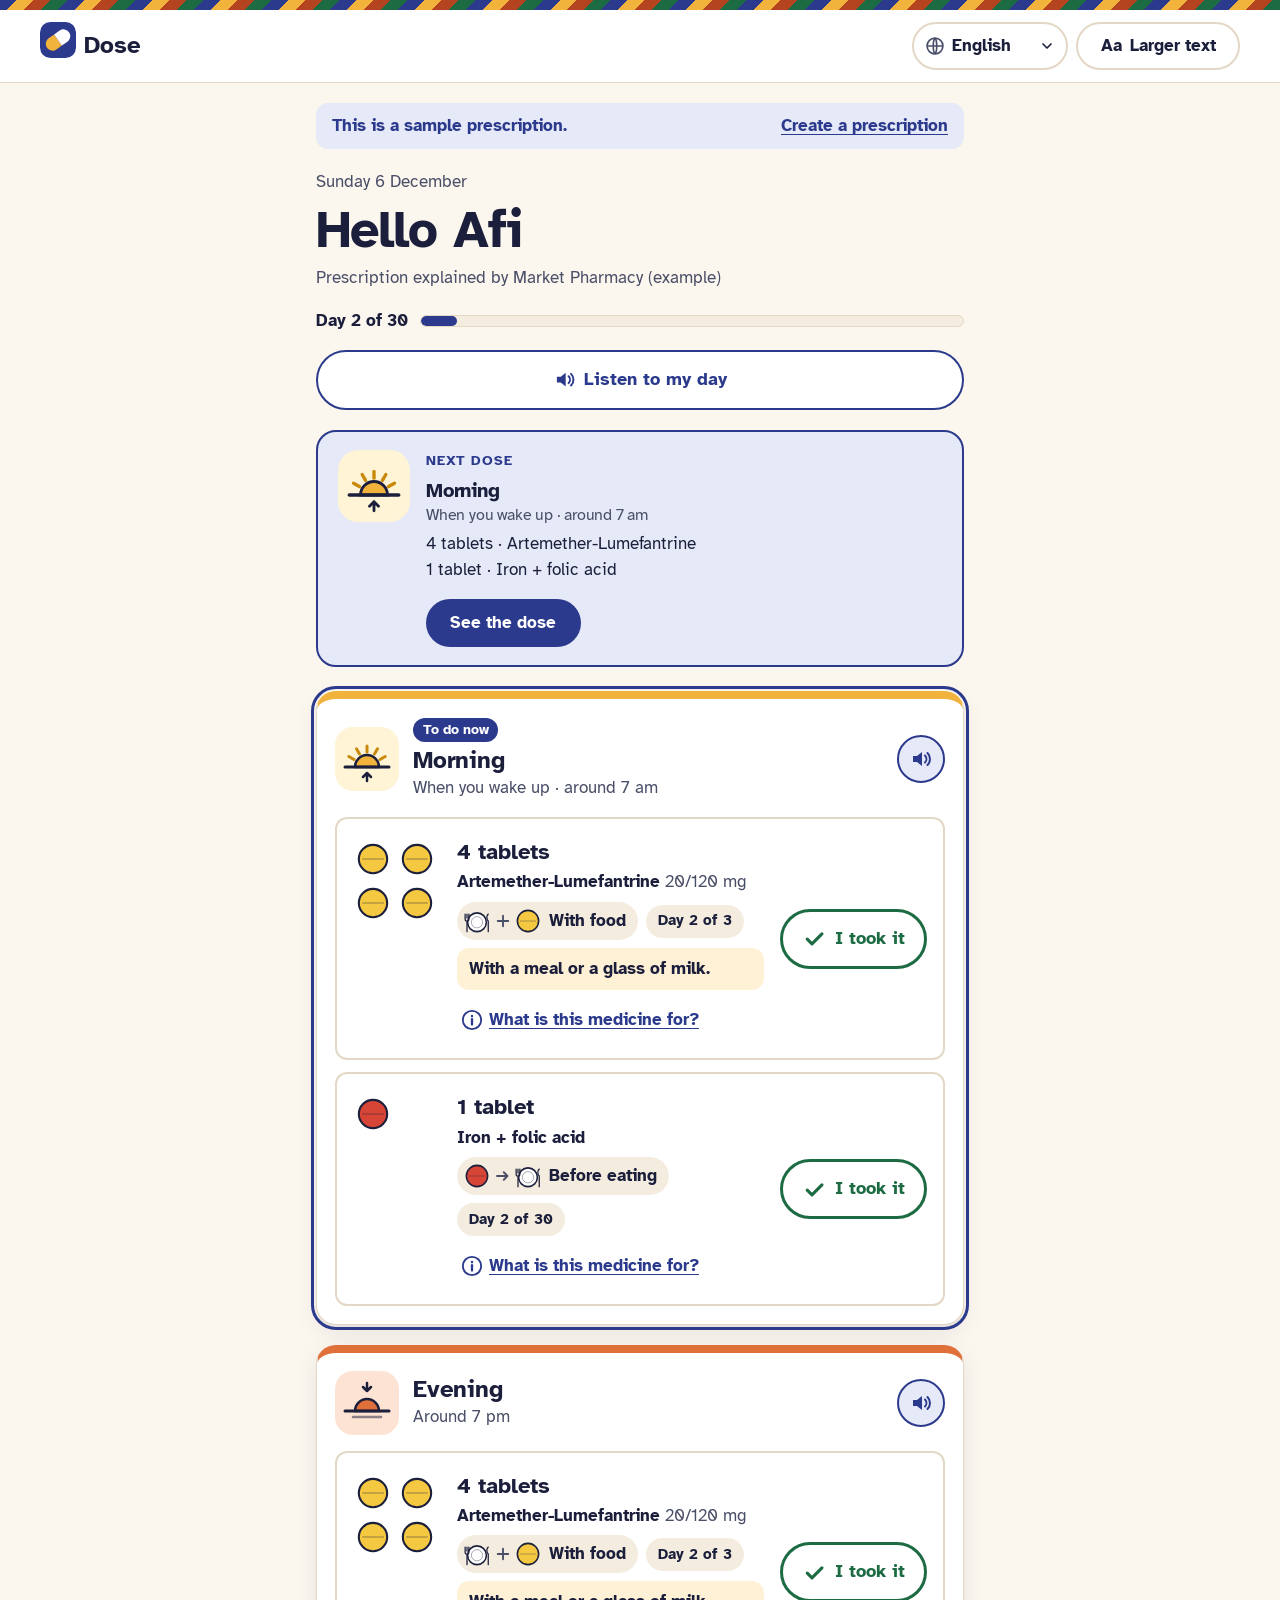
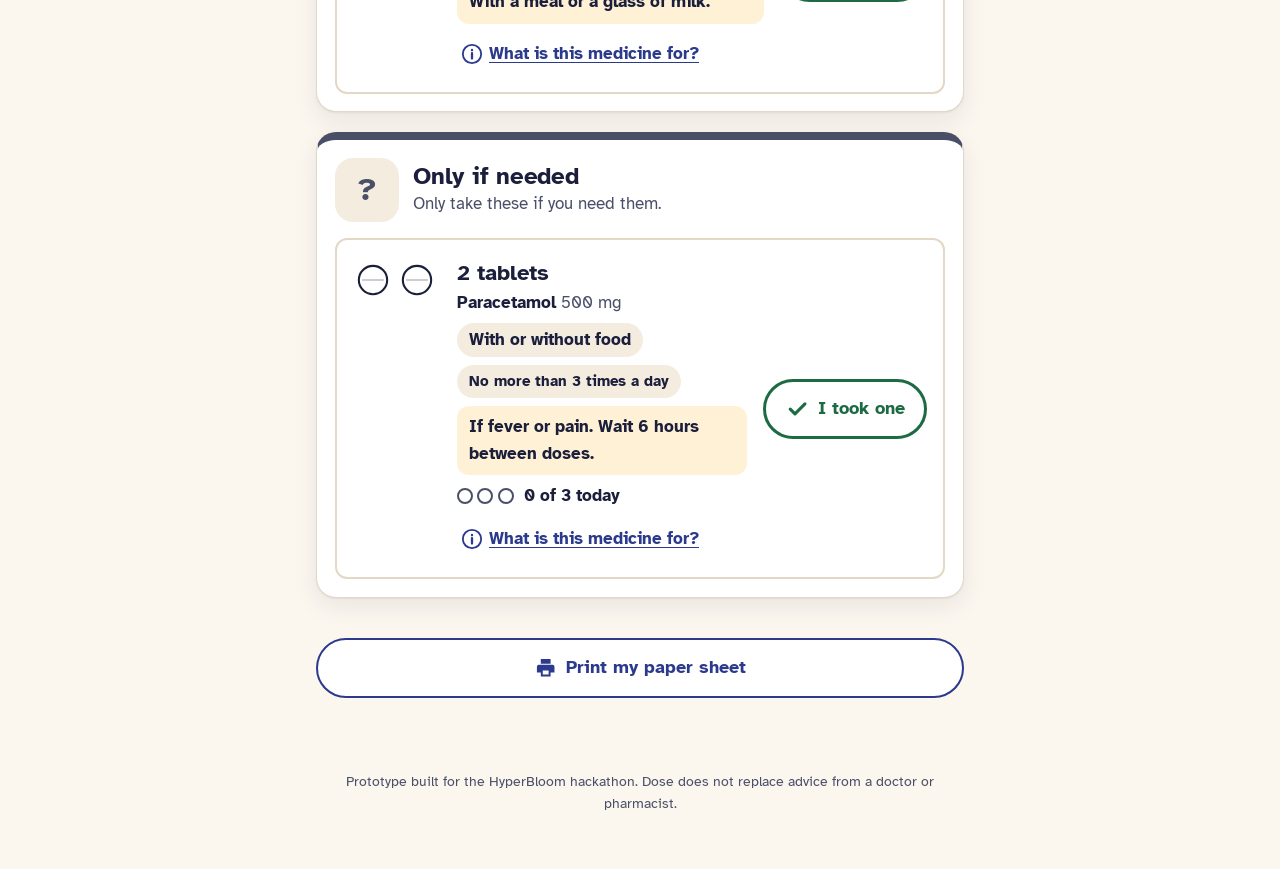
==== commit d0b93481: "Translate the repository to English - README, design brief (replaces CADRAGE.md), storyboard and all" ====
--- a/patient.html
+++ b/patient.html
@@ -1,11 +1,11 @@
 <!doctype html>
-<html lang="fr">
+<html lang="en">
 <head>
   <meta charset="utf-8">
   <meta name="viewport" content="width=device-width, initial-scale=1">
   <meta name="theme-color" content="#FBF6EE">
-  <title>Dose · Mon traitement</title>
-  <meta name="description" content="Votre ordonnance expliquée : quoi prendre, quand, et combien.">
+  <title>Dose · My treatment</title>
+  <meta name="description" content="Your prescription explained: what to take, when, and how much.">
   <link rel="icon" href="assets/img/favicon.svg" type="image/svg+xml">
   <link rel="preconnect" href="https://fonts.googleapis.com">
   <link rel="preconnect" href="https://fonts.gstatic.com" crossorigin>
@@ -13,18 +13,18 @@
   <link rel="stylesheet" href="assets/css/dose.css">
 </head>
 <body class="patient">
-  <a class="skip-link" href="#main" data-i18n="a11y.skip">Aller au contenu</a>
+  <a class="skip-link" href="#main" data-i18n="a11y.skip">Skip to content</a>
   <div class="kente" aria-hidden="true"></div>
   <header class="site-header">
     <a class="brand" href="index.html" data-i18n-attr="aria-label:a11y.home"><span data-logo></span><span>Dose</span></a>
     <div class="header-tools" role="group" data-i18n-attr="aria-label:a11y.prefs">
       <label class="lang-select">
-        <span class="sr-only" data-i18n="a11y.lang">Langue</span>
+        <span class="sr-only" data-i18n="a11y.lang">Language</span>
         <span class="lang-globe" data-globe aria-hidden="true"></span>
         <select data-lang-select></select>
       </label>
       <button type="button" class="btn btn-ghost" data-action="bigtext" aria-pressed="false">
-        <span aria-hidden="true">Aa</span> <span class="hide-sm" data-i18n="a11y.bigtext">Texte agrandi</span>
+        <span aria-hidden="true">Aa</span> <span class="hide-sm" data-i18n="a11y.bigtext">Larger text</span>
       </button>
     </div>
   </header>
--- a/assets/css/dose.css
+++ b/assets/css/dose.css
@@ -1,43 +1,43 @@
 /* =========================================================
-   Dose — design system
-   Atkinson Hyperlegible · contrastes WCAG AA minimum
+   Dose: design system
+   Atkinson Hyperlegible · WCAG AA contrast or better
    ========================================================= */
 
 :root {
   /* Surfaces */
-  --bg: #FBF6EE;          /* crème, moins éblouissant que le blanc pur */
+  --bg: #FBF6EE;          /* cream, less glare than pure white */
   --surface: #FFFFFF;
   --surface-2: #F4ECDF;
   --line: #E3D8C6;
 
-  /* Texte */
-  --ink: #1B1F3B;         /* 15.6:1 sur --bg */
-  --ink-2: #4A4F68;       /* 7.3:1 sur --bg */
-
-  /* Marque et états */
-  --primary: #2B3A8C;     /* indigo, 10:1 sur blanc */
+  /* Text */
+  --ink: #1B1F3B;         /* 14.9:1 on --bg */
+  --ink-2: #4A4F68;       /* 7.3:1 on --bg */
+
+  /* Brand and states */
+  --primary: #2B3A8C;     /* indigo, 10:1 on white */
   --primary-hover: #222E70;
   --primary-soft: #E6E9F7;
-  --accent: #B4441F;      /* terre cuite, 5.5:1 sur blanc */
-  --success: #1D6B43;     /* 6.5:1 sur blanc */
+  --accent: #B4441F;      /* terracotta, 5.5:1 on white */
+  --success: #1D6B43;     /* 6.5:1 on white */
   --success-soft: #E2F2E8;
   --warn: #7A4300;
   --warn-soft: #FFF1D6;
   --danger: #A12622;
   --danger-soft: #FCE6E4;
 
-  /* Moments de la journée (décor uniquement, jamais porteurs de texte) */
+  /* Times of day (decoration only, never carry text) */
   --morning: #F2B33D;
   --noon: #F5C842;
   --evening: #E0703A;
   --night: #2E3A7A;
 
-  /* Forme */
+  /* Shape */
   --radius: 20px;
   --radius-sm: 12px;
   --radius-pill: 999px;
   --shadow: 0 1px 2px rgba(27, 31, 59, .06), 0 8px 24px rgba(27, 31, 59, .08);
-  --tap: 48px;            /* cible tactile minimale */
+  --tap: 48px;            /* minimum touch target */
 
   --font: "Atkinson Hyperlegible", system-ui, -apple-system, "Segoe UI", Roboto, sans-serif;
   --hand: "Caveat", "Comic Sans MS", cursive;
@@ -91,7 +91,7 @@
 
 .kente { height: 10px; background: var(--kente); }
 
-/* ---------- En-tête ---------- */
+/* ---------- Header ---------- */
 .site-header {
   display: flex; align-items: center; justify-content: space-between; gap: 1rem;
   padding: .75rem clamp(1rem, 4vw, 2.5rem);
@@ -104,7 +104,7 @@
 .brand svg { width: 36px; height: 36px; }
 .header-tools { display: flex; align-items: center; gap: .5rem; flex-wrap: wrap; }
 
-/* ---------- Boutons ---------- */
+/* ---------- Buttons ---------- */
 .btn {
   display: inline-flex; align-items: center; justify-content: center; gap: .5rem;
   min-height: var(--tap); padding: .7rem 1.4rem;
@@ -123,7 +123,7 @@
 .btn-ghost[aria-pressed="true"] { background: var(--ink); color: #fff; border-color: var(--ink); }
 .btn-lg { min-height: 60px; font-size: 1.125rem; padding: .9rem 1.6rem; }
 
-/* Bouton « J'ai pris » */
+/* “I took it” button */
 .take {
   min-height: 60px; min-width: 9rem; padding: .7rem 1.2rem;
   font: inherit; font-weight: 700; font-size: 1.125rem;
@@ -135,7 +135,7 @@
 .take[aria-pressed="true"] { background: var(--success); color: #fff; }
 .take .check { width: 1.4em; height: 1.4em; }
 
-/* Bouton écouter */
+/* Listen button */
 .listen {
   width: var(--tap); height: var(--tap); flex: none;
   display: inline-grid; place-items: center;
@@ -145,7 +145,7 @@
 .listen svg { width: 24px; height: 24px; }
 .listen[aria-pressed="true"] { background: var(--primary); color: #fff; }
 
-/* Sélecteur de langue */
+/* Language picker */
 .lang-select {
   position: relative; display: inline-flex; align-items: center;
   border: 2px solid var(--line); border-radius: var(--radius-pill); background: var(--surface);
@@ -162,7 +162,7 @@
 .lang-select select:focus-visible { outline: none; box-shadow: none; }
 .hint-voice.hint-info { background: var(--primary-soft); color: var(--primary); }
 
-/* Segmenté */
+/* Segmented control */
 .segmented { display: inline-flex; border: 2px solid var(--line); border-radius: var(--radius-pill); padding: 2px; }
 .segmented button {
   min-height: 40px; min-width: 44px; padding: 0 .8rem; font: inherit; font-weight: 700;
@@ -170,13 +170,13 @@
 }
 .segmented button[aria-pressed="true"] { background: var(--ink); color: #fff; }
 
-/* ---------- Cartes ---------- */
+/* ---------- Cards ---------- */
 .card {
   background: var(--surface); border: 1px solid var(--line);
   border-radius: var(--radius); box-shadow: var(--shadow); padding: 1.25rem;
 }
 
-/* ---------- Pictogrammes ---------- */
+/* ---------- Pictograms ---------- */
 .pill { display: block; flex: none; }
 .pill-row { display: flex; flex-wrap: wrap; align-items: center; gap: .15rem; }
 .pill-count {
@@ -198,7 +198,7 @@
 .meal-seq .seq { flex: none; }
 .meal-seq .arrow { width: 18px !important; height: 18px !important; color: var(--ink-2); }
 
-/* Carte de prise (aperçu des composants) */
+/* Dose card (component preview) */
 .dose {
   display: grid; grid-template-columns: auto 1fr auto; align-items: center; gap: 1rem;
   padding: 1rem; border-radius: var(--radius-sm); background: var(--surface);
@@ -221,13 +221,13 @@
 .moment-head p { margin: 0; color: var(--ink-2); }
 .moment-head .listen { margin-left: auto; }
 
-/* ---------- Mouvement ---------- */
+/* ---------- Motion ---------- */
 @media (prefers-reduced-motion: reduce) {
   *, *::before, *::after { animation: none !important; transition: none !important; scroll-behavior: auto !important; }
 }
 
 /* =========================================================
-   Guide de style
+   Style guide
    ========================================================= */
 .sg main { max-width: 1100px; margin: 0 auto; padding: 2rem clamp(1rem, 4vw, 2.5rem) 4rem; }
 .sg section { margin-top: 3rem; }
@@ -256,7 +256,7 @@
 .sg footer { text-align: center; color: var(--ink-2); padding: 2rem 1rem; border-top: 1px solid var(--line); }
 
 /* =========================================================
-   Vue patient
+   Patient view
    ========================================================= */
 .patient main { max-width: 680px; margin: 0 auto; padding: 1.25rem 1rem 3rem; }
 .patient main:focus { outline: none; }
@@ -277,7 +277,7 @@
   padding: .6rem 1rem; font-weight: 700; margin-bottom: 1.25rem;
 }
 
-/* Bonjour */
+/* Greeting */
 .hello { margin-bottom: 1.25rem; }
 .hello-date { color: var(--ink-2); margin: 0 0 .25rem; }
 .hello-date::first-letter { text-transform: uppercase; }
@@ -290,7 +290,7 @@
 .hello-actions { display: flex; flex-wrap: wrap; gap: .75rem; }
 .hello-actions .btn { flex: 1 1 240px; }
 
-/* Statut du moment */
+/* Current status */
 .status-stack { display: grid; gap: .75rem; margin-bottom: 1.5rem; }
 .status {
   display: flex; gap: 1rem; align-items: flex-start;
@@ -314,7 +314,7 @@
 }
 @keyframes pop { 0% { transform: scale(.4); } 70% { transform: scale(1.15); } 100% { transform: scale(1); } }
 
-/* Moments */
+/* Times of day */
 .moment {
   background: var(--surface); border: 1px solid var(--line); border-radius: var(--radius);
   box-shadow: var(--shadow); padding: 1.1rem; margin-bottom: 1.25rem;
@@ -361,7 +361,7 @@
 }
 .info-btn svg { width: 22px; height: 22px; flex: none; }
 
-/* Si besoin */
+/* Only if needed */
 .prn-actions { display: grid; gap: .5rem; }
 .prn-count { display: flex; align-items: center; gap: .6rem; font-weight: 700; margin: 0 0 .5rem; }
 .dots { display: inline-flex; gap: .3rem; }
@@ -380,7 +380,7 @@
 
 .patient-footer { max-width: 680px; margin: 0 auto; padding: 1.5rem 1rem 2.5rem; color: var(--ink-2); font-size: .9rem; text-align: center; }
 
-/* Fiche médicament (boîte de dialogue) */
+/* Medicine sheet (dialog) */
 .sheet {
   width: min(640px, calc(100% - 1.5rem)); max-height: calc(100% - 1.5rem);
   border: 0; border-radius: var(--radius); padding: 1.25rem; color: var(--ink); background: var(--bg);
@@ -403,13 +403,13 @@
 .fiche-how { background: var(--success-soft); border-color: #B9DCC6; }
 .sheet-source { margin: 1rem 0 0; font-size: .9rem; color: var(--ink-2); }
 
-/* Aperçu intégré (vue pharmacien) */
+/* Embedded preview (pharmacist view) */
 .embed .site-header, .embed .kente, .embed .patient-footer, .embed .skip-link { display: none; }
 .embed main { padding: 1rem .85rem 2rem; }
 .embed .hello h1 { font-size: 2rem; }
 
 /* =========================================================
-   Vue pharmacien
+   Pharmacist view
    ========================================================= */
 .brand-tag {
   font-size: .8rem; font-weight: 700; text-transform: uppercase; letter-spacing: .06em;
@@ -435,7 +435,7 @@
 .grid2 { display: grid; gap: 1rem; grid-template-columns: repeat(auto-fit, minmax(220px, 1fr)); }
 .grid3 { display: grid; gap: 1rem; grid-template-columns: repeat(auto-fit, minmax(190px, 1fr)); }
 
-/* Champs */
+/* Fields */
 .field { display: grid; gap: .35rem; margin-bottom: 1rem; align-content: start; }
 .field label, .field .label, .fs legend { font-weight: 700; }
 .field input, .field select, .field textarea {
@@ -457,7 +457,7 @@
 .fs { border: 0; padding: 0; margin: 0 0 1rem; min-width: 0; }
 .fs legend { padding: 0; margin-bottom: .5rem; }
 
-/* Ajout */
+/* Adding medicines */
 .add-row { display: flex; gap: .75rem; align-items: flex-end; flex-wrap: wrap; }
 .add-field { flex: 1 1 260px; margin-bottom: 0; }
 .quick { display: flex; flex-wrap: wrap; align-items: center; gap: .5rem; margin: 1rem 0; }
@@ -472,7 +472,7 @@
 .empty-meds { color: var(--ink-2); padding: 1.25rem; text-align: center; border: 2px dashed var(--line); border-radius: var(--radius-sm); margin: 0; }
 .empty-meds[hidden] { display: none; }
 
-/* Carte médicament */
+/* Medicine card */
 .med-list { list-style: none; margin: 0; padding: 0; display: grid; gap: 1rem; }
 .med-card { border: 2px solid var(--line); border-radius: var(--radius); padding: 1rem 1.1rem .25rem; background: var(--bg); }
 .med-head { display: flex; align-items: center; gap: .75rem; margin-bottom: 1rem; }
@@ -533,7 +533,7 @@
 .check-row svg { width: 20px; height: 20px; vertical-align: -4px; color: var(--primary); }
 .fiche-opts { border-top: 1px dashed var(--line); padding-top: .5rem; margin-bottom: .75rem; }
 
-/* Voix */
+/* Voice */
 .voice { display: flex; flex-wrap: wrap; align-items: center; gap: .75rem; margin-bottom: .5rem; }
 .voice audio { max-width: 100%; }
 .btn-rec { background: var(--surface); color: var(--danger); border-color: var(--danger); }
@@ -545,7 +545,7 @@
 .rec-bar { flex: 1 1 160px; height: 10px; background: var(--surface-2); border-radius: var(--radius-pill); overflow: hidden; }
 .rec-bar span { display: block; height: 100%; background: var(--danger); }
 
-/* Erreurs */
+/* Errors */
 .error-summary {
   border: 3px solid var(--danger); background: var(--danger-soft); border-radius: var(--radius-sm);
   padding: 1rem 1.25rem; margin-bottom: 1.25rem;
@@ -556,7 +556,7 @@
 
 .generate-row { display: grid; gap: .5rem; justify-items: start; margin: 1.5rem 0; }
 
-/* Résultat */
+/* Result */
 .result { border: 3px solid var(--success); scroll-margin-top: 1rem; }
 .result:focus { outline: none; }
 .result.is-stale { border-color: #C98A0C; }
@@ -579,7 +579,7 @@
 .btn-whatsapp { background: #0F7B3D; color: #fff; }
 .btn-whatsapp:hover { background: #0B6332; }
 
-/* Aperçu */
+/* Preview */
 .preview { position: sticky; top: 1rem; }
 .preview-head { display: flex; align-items: center; justify-content: space-between; margin-bottom: .75rem; }
 .preview-head h2 { font-size: 1.1rem; margin: 0; text-transform: uppercase; letter-spacing: .06em; color: var(--ink-2); }
@@ -609,7 +609,7 @@
 }
 
 /* =========================================================
-   Feuille papier
+   Paper sheet
    ========================================================= */
 .print-btn { width: 100%; margin-top: 1.25rem; }
 .print-only { display: none; }
@@ -666,7 +666,7 @@
 .ps-f-alert { background: #FCE6E4; padding: 1.5mm 2mm; border-radius: 2mm; }
 
 /* =========================================================
-   Page d'accueil
+   Home page
    ========================================================= */
 .landing main:focus { outline: none; }
 .hero {
